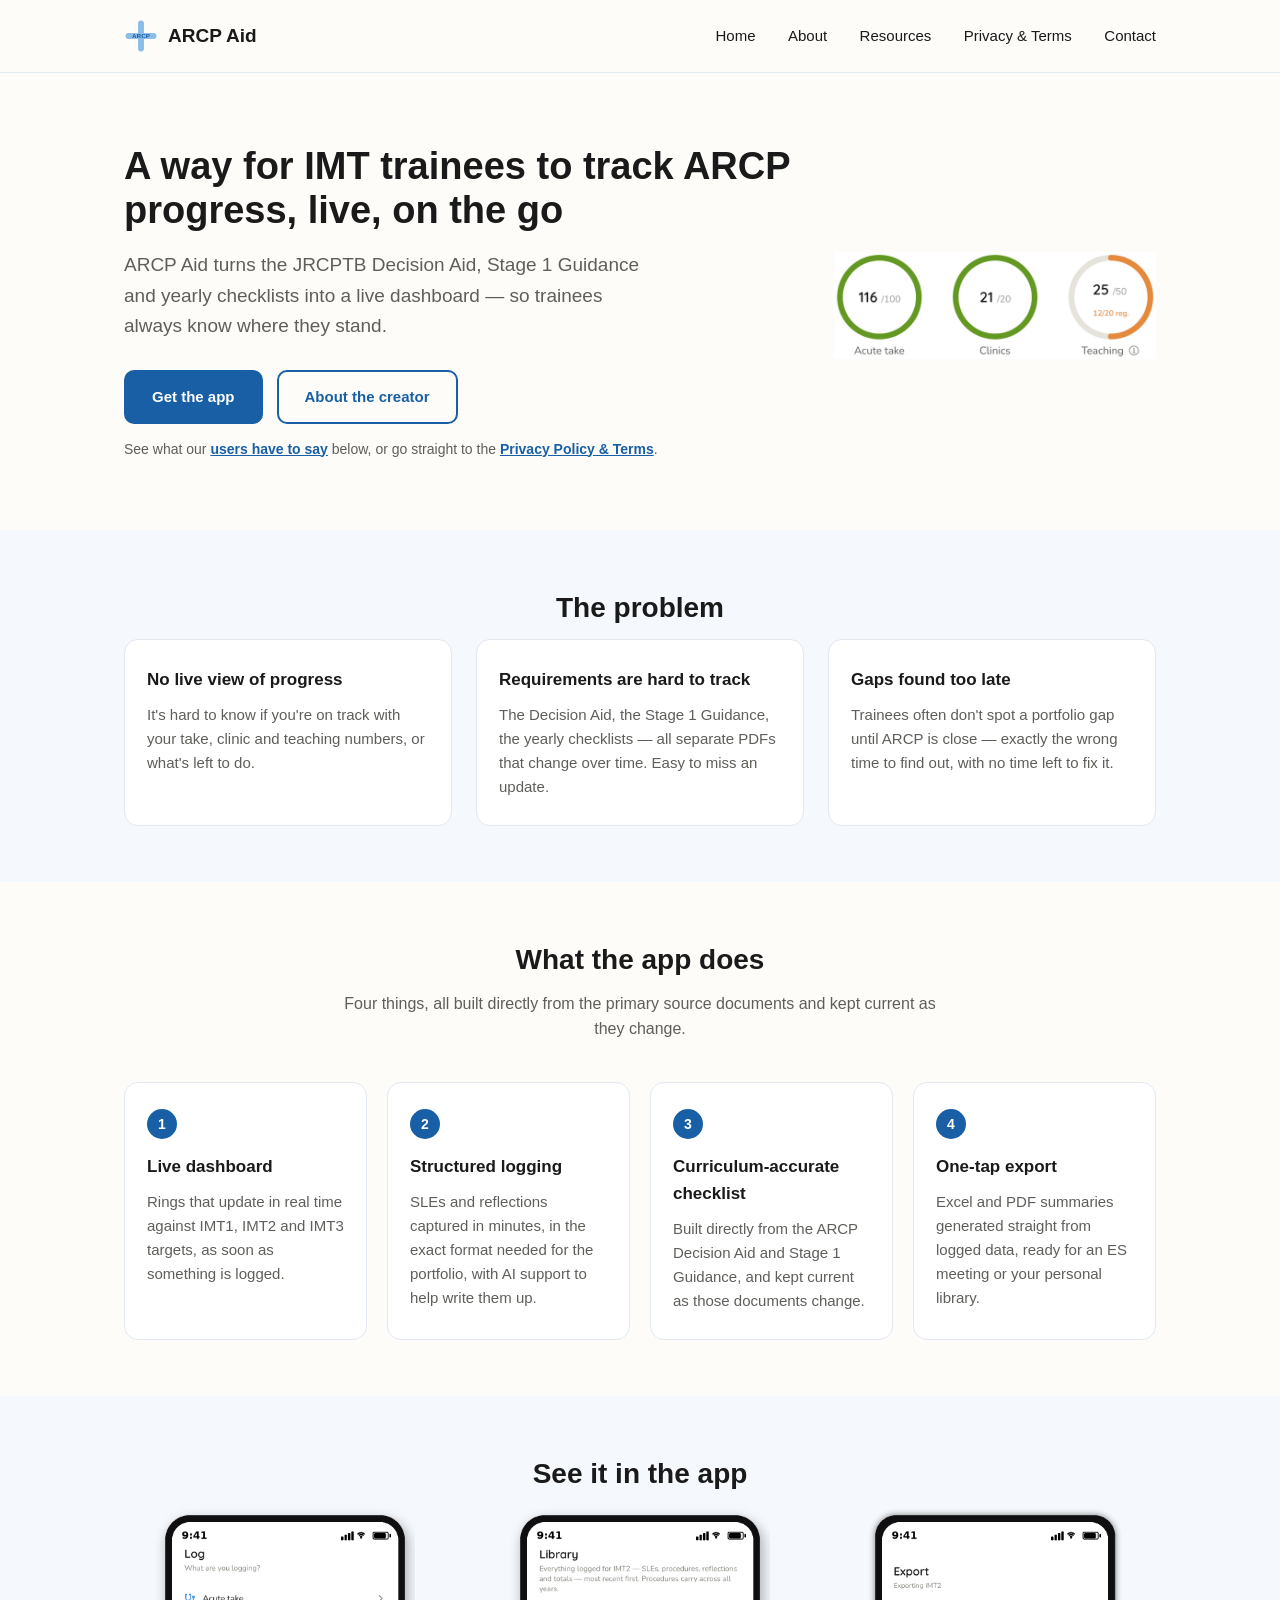
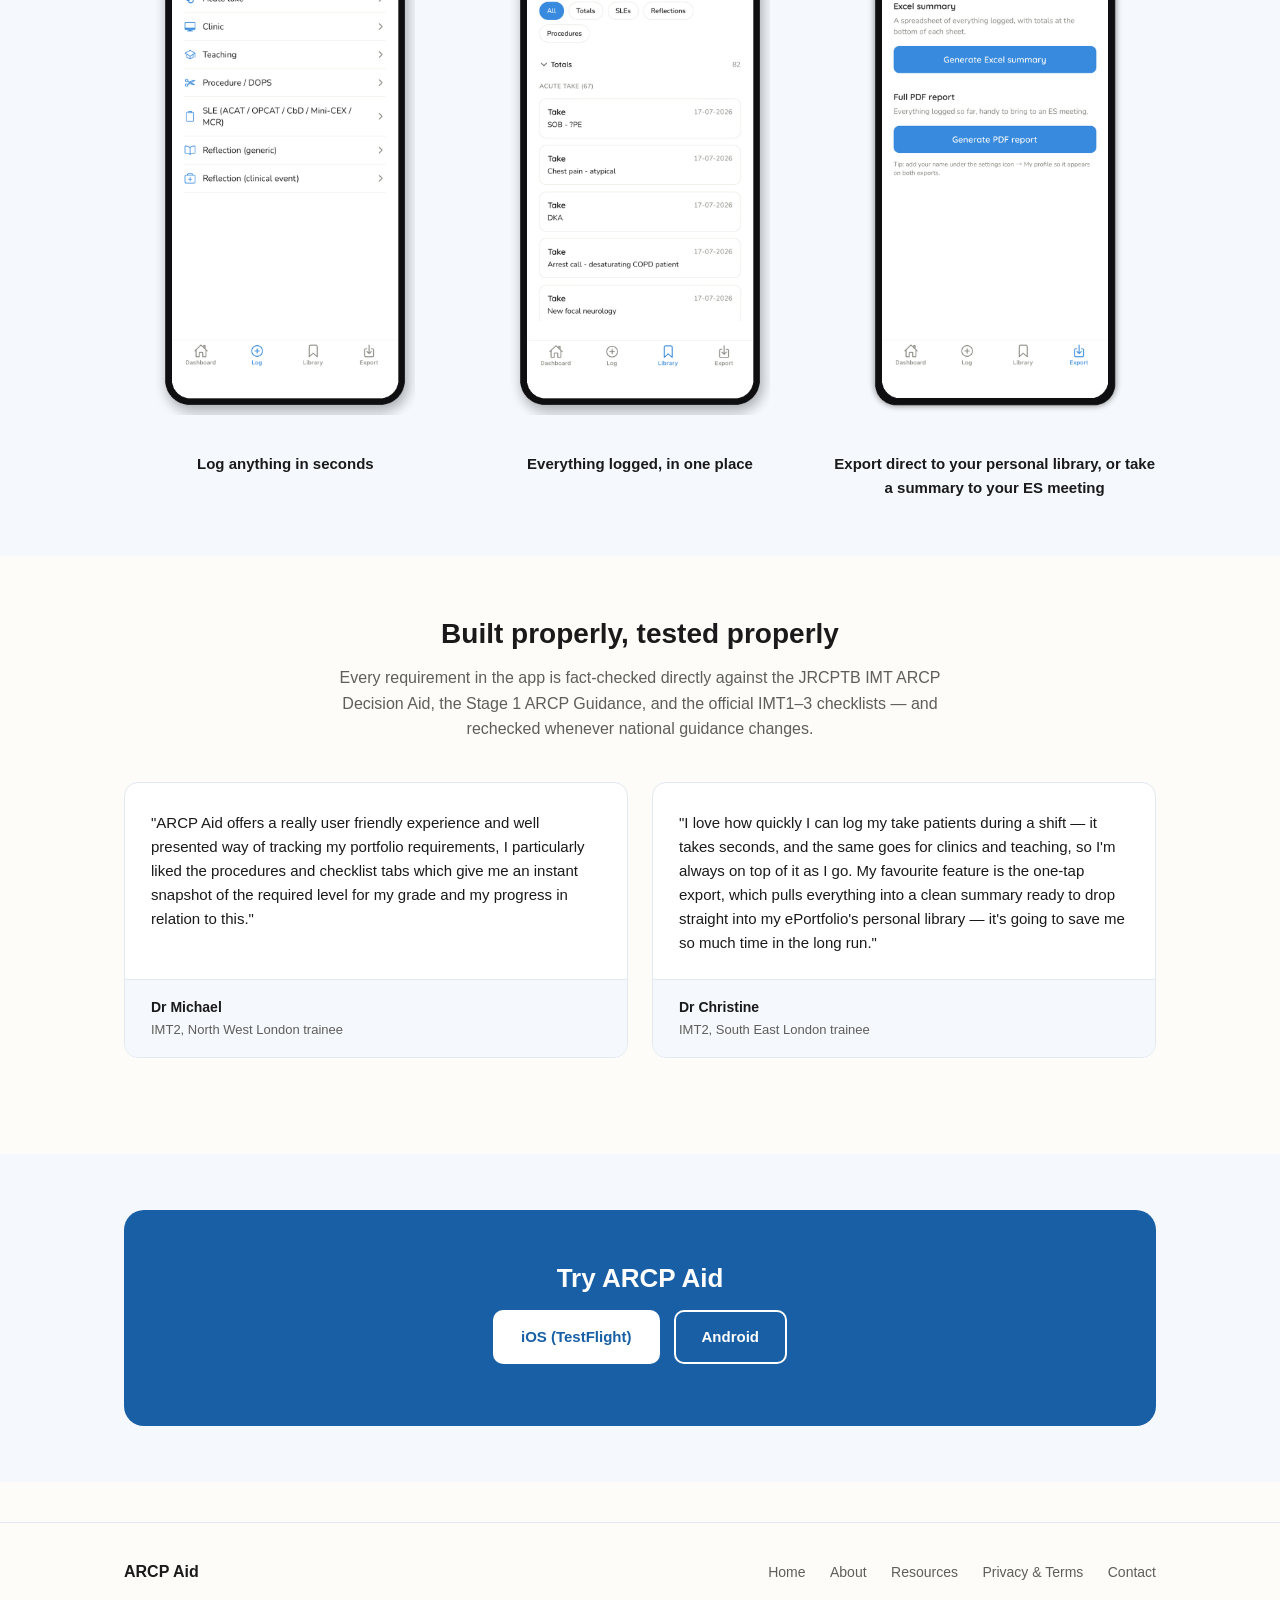
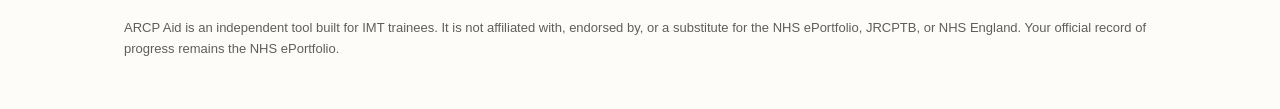
==== index.html @ 5ae0ebb1 "Update trust line text for user feedback" ====
<!DOCTYPE html>
<html lang="en">
<head>
<meta charset="UTF-8">
<meta name="viewport" content="width=device-width, initial-scale=1.0">
<title>ARCP Aid — Live ARCP tracking for IMT trainees</title>
<meta name="description" content="ARCP Aid turns the IMT curriculum into a live dashboard, so trainees always know where they stand against ARCP requirements. Built by a trainee, currently piloting across North West London.">
<link rel="icon" href="assets/icon.png">
<link rel="stylesheet" href="styles.css">
</head>
<body>

<header class="site">
  <div class="wrap">
    <a href="index.html" class="brand">
      <img src="assets/icon.png" alt="ARCP Aid logo">
      ARCP Aid
    </a>
    <nav class="main">
      <a href="index.html">Home</a>
      <a href="about.html">About</a>
      <a href="resources.html">Resources</a>
      <a href="privacy-terms.html">Privacy &amp; Terms</a>
      <a href="contact.html">Contact</a>
    </nav>
    <button class="menu-toggle" aria-label="Open menu" aria-expanded="false" onclick="toggleMobileMenu()">
      <span></span><span></span><span></span>
    </button>
  </div>
  <div class="mobile-nav" id="mobileNav">
    <a href="index.html">Home</a>
    <a href="about.html">About</a>
    <a href="resources.html">Resources</a>
    <a href="privacy-terms.html">Privacy &amp; Terms</a>
    <a href="contact.html">Contact</a>
  </div>
</header>

<section class="hero">
  <div class="wrap">
    <div>
      <h1>A way for IMT trainees to track ARCP progress, live, on the&nbsp;go</h1>
      <p class="lede">ARCP Aid turns the JRCPTB Decision Aid, Stage 1 Guidance and yearly checklists into a live dashboard — so trainees always know where they stand.</p>
      <div class="cta-row">
        <a href="#download" class="btn btn-primary">Get the app</a>
        <a href="about.html" class="btn btn-secondary">About the creator</a>
      </div>
      <p class="trust-line">See what our <a href="#pilot">users have to say</a> below, or go straight to the <a href="privacy-terms.html">Privacy&nbsp;Policy&nbsp;&amp;&nbsp;Terms</a>.</p>
    </div>
    <div class="hero-img">
      <img src="assets/rings-preview.png" alt="ARCP Aid dashboard showing progress rings for Acute take, Clinics and Teaching">
    </div>
  </div>
</section>

<section class="alt">
  <div class="wrap">
    <h2 class="section-title">The problem</h2>
    <div class="grid-3">
      <div class="card">
        <h3>No live view of progress</h3>
        <p>It's hard to know if you're on track with your take, clinic and teaching numbers, or what's left to do.</p>
      </div>
      <div class="card">
        <h3>Requirements are hard to track</h3>
        <p>The Decision Aid, the Stage 1 Guidance, the yearly checklists — all separate PDFs that change over time. Easy to miss an update.</p>
      </div>
      <div class="card">
        <h3>Gaps found too late</h3>
        <p>Trainees often don't spot a portfolio gap until ARCP is close — exactly the wrong time to find out, with no time left to fix it.</p>
      </div>
    </div>
  </div>
</section>

<section>
  <div class="wrap">
    <h2 class="section-title">What the app does</h2>
    <p class="section-sub">Four things, all built directly from the primary source documents and kept current as they change.</p>
    <div class="grid-4">
      <div class="card">
        <div class="num-badge">1</div>
        <h3>Live dashboard</h3>
        <p>Rings that update in real time against IMT1, IMT2 and IMT3 targets, as soon as something is logged.</p>
      </div>
      <div class="card">
        <div class="num-badge">2</div>
        <h3>Structured logging</h3>
        <p>SLEs and reflections captured in minutes, in the exact format needed for the portfolio, with AI support to help write them up.</p>
      </div>
      <div class="card">
        <div class="num-badge">3</div>
        <h3>Curriculum-accurate checklist</h3>
        <p>Built directly from the ARCP Decision Aid and Stage 1 Guidance, and kept current as those documents change.</p>
      </div>
      <div class="card">
        <div class="num-badge">4</div>
        <h3>One-tap export</h3>
        <p>Excel and PDF summaries generated straight from logged data, ready for an ES meeting or your personal library.</p>
      </div>
    </div>
  </div>
</section>

<section class="alt">
  <div class="wrap">
    <h2 class="section-title">See it in the app</h2>
    <div class="shot-row">
      <figure>
        <img src="assets/screenshot-log.png" alt="Log screen showing entry types: Acute take, Clinic, Teaching, Procedure, SLE, Reflection">
        <figcaption>Log anything in seconds</figcaption>
      </figure>
      <figure>
        <img src="assets/screenshot-library.png" alt="Library screen showing logged entries filtered by type">
        <figcaption>Everything logged, in one place</figcaption>
      </figure>
      <figure>
        <img src="assets/screenshot-export.png" alt="Export screen with buttons to generate an Excel summary or PDF report">
        <figcaption>Export direct to your personal library, or take a summary to your ES meeting</figcaption>
      </figure>
    </div>
  </div>
</section>

<section id="pilot">
  <div class="wrap">
    <h2 class="section-title">Built properly, tested properly</h2>
    <p class="section-sub">Every requirement in the app is fact-checked directly against the JRCPTB IMT ARCP Decision Aid, the Stage 1 ARCP Guidance, and the official IMT1–3 checklists — and rechecked whenever national guidance changes.</p>
    <div class="testimonials">
      <div class="testimonial">
        <p class="quote">"ARCP Aid offers a really user friendly experience and well presented way of tracking my portfolio requirements, I particularly liked the procedures and checklist tabs which give me an instant snapshot of the required level for my grade and my progress in relation to this."</p>
        <div class="attribution">
          <p class="name">Dr Michael</p>
          <p class="role">IMT2, North West London trainee</p>
        </div>
      </div>
      <div class="testimonial">
        <p class="quote">"I love how quickly I can log my take patients during a shift — it takes seconds, and the same goes for clinics and teaching, so I'm always on top of it as I go. My favourite feature is the one-tap export, which pulls everything into a clean summary ready to drop straight into my ePortfolio's personal library — it's going to save me so much time in the long run."</p>
        <div class="attribution">
          <p class="name">Dr Christine</p>
          <p class="role">IMT2, South East London trainee</p>
        </div>
      </div>
    </div>
  </div>
</section>

<section class="alt" id="download">
  <div class="wrap">
    <div class="download-box">
      <h2>Try ARCP Aid</h2>
      <div class="cta-row" style="justify-content:center;">
        <a href="https://testflight.apple.com/join/KSzTAXwG" class="btn btn-primary" target="_blank" rel="noopener">iOS (TestFlight)</a>
        <a href="#" class="btn btn-secondary">Android</a>
      </div>
    </div>
  </div>
</section>

<footer class="site">
  <div class="wrap" style="flex-direction:column; align-items:flex-start;">
    <div class="wrap" style="width:100%; padding:0; display:flex; justify-content:space-between; align-items:center; flex-wrap:wrap; gap:16px;">
      <span style="font-weight:700;">ARCP Aid</span>
      <div class="foot-links">
        <a href="index.html">Home</a>
        <a href="about.html">About</a>
        <a href="resources.html">Resources</a>
        <a href="privacy-terms.html">Privacy &amp; Terms</a>
        <a href="contact.html">Contact</a>
      </div>
    </div>
    <p class="disclaimer">ARCP Aid is an independent tool built for IMT trainees. It is not affiliated with, endorsed by, or a substitute for the NHS ePortfolio, JRCPTB, or NHS England. Your official record of progress remains the NHS ePortfolio.</p>
  </div>
</footer>

<script src="nav.js"></script>
</body>
</html>
---- styles.css ----
:root {
  --navy: #185FA5;
  --navy-dark: #124A82;
  --cross-blue: #8CBCE8;
  --bg: #FDFCF9;
  --card-bg: #FFFFFF;
  --text: #1A1A1A;
  --muted: #5F5E5A;
  --border: #E3E9F0;
  --max: 1080px;
}

* { box-sizing: border-box; }

html { scroll-behavior: smooth; }

body {
  margin: 0;
  font-family: -apple-system, BlinkMacSystemFont, "Segoe UI", Roboto, Arial, sans-serif;
  color: var(--text);
  background: var(--bg);
  line-height: 1.6;
}

a { color: var(--navy); }

.wrap {
  max-width: var(--max);
  margin: 0 auto;
  padding: 0 24px;
}

/* Header */
header.site {
  border-bottom: 1px solid var(--border);
  background: var(--bg);
  position: sticky;
  top: 0;
  z-index: 10;
}
header.site .wrap {
  display: flex;
  align-items: center;
  justify-content: space-between;
  height: 72px;
}
.brand {
  display: flex;
  align-items: center;
  gap: 10px;
  text-decoration: none;
  color: var(--text);
  font-weight: 700;
  font-size: 19px;
}
.brand img { width: 34px; height: 34px; }
nav.main a {
  margin-left: 28px;
  text-decoration: none;
  color: var(--text);
  font-size: 15px;
  font-weight: 500;
}
nav.main a:hover { color: var(--navy); }

/* Mobile menu — hidden entirely above the 860px breakpoint (see media
   query below), where nav.main handles navigation instead. header.site
   is position:sticky, which also makes it a positioning context for
   .mobile-nav's position:absolute below — that's what keeps the dropdown
   glued under the header even after the page has been scrolled, instead
   of being positioned relative to the whole document and drifting off
   screen. Added 2026-08-13 so phone users don't have to scroll all the
   way to the footer to switch pages. */
.menu-toggle {
  display: none;
  background: none;
  border: none;
  padding: 8px;
  flex-direction: column;
  gap: 4px;
  cursor: pointer;
}
.menu-toggle span {
  display: block;
  width: 22px;
  height: 2px;
  background: var(--text);
}
.mobile-nav {
  display: none;
  position: absolute;
  top: 100%;
  left: 0;
  right: 0;
  background: var(--bg);
  border-bottom: 1px solid var(--border);
  z-index: 9;
  flex-direction: column;
}
.mobile-nav.open { display: flex; }
.mobile-nav a {
  padding: 14px 24px;
  text-decoration: none;
  color: var(--text);
  font-size: 15px;
  font-weight: 500;
  border-top: 1px solid var(--border);
}
.mobile-nav a:first-child { border-top: none; }
.mobile-nav a:hover { color: var(--navy); background: #EEF4FB; }

/* Hero */
.hero {
  padding: 72px 0 56px;
}
.hero .wrap {
  display: grid;
  grid-template-columns: 1.35fr 0.65fr;
  gap: 40px;
  align-items: center;
}
.hero h1 {
  font-size: 38px;
  line-height: 1.15;
  margin: 0 0 18px;
  color: var(--text);
}
.hero .lede {
  font-size: 19px;
  color: var(--muted);
  margin: 0 0 28px;
  max-width: 540px;
}
.cta-row { display: flex; gap: 14px; flex-wrap: wrap; margin-bottom: 14px; }
.btn {
  display: inline-block;
  padding: 13px 26px;
  border-radius: 10px;
  font-weight: 600;
  font-size: 15px;
  text-decoration: none;
  border: 2px solid transparent;
}
.btn-primary { background: var(--navy); color: #fff; }
.btn-primary:hover { background: var(--navy-dark); }
.btn-secondary { background: transparent; color: var(--navy); border-color: var(--navy); }
.btn-secondary:hover { background: #EEF4FB; }
.trust-line {
  font-size: 14px;
  color: var(--muted);
}
.trust-line a { font-weight: 600; }
.hero-img { text-align: center; }
.hero-img img { max-width: 100%; }

/* Sections */
section { padding: 56px 0; }
section.alt { background: #F5F8FC; }
h2.section-title {
  font-size: 28px;
  margin: 0 0 8px;
  text-align: center;
}
p.section-sub {
  text-align: center;
  color: var(--muted);
  max-width: 620px;
  margin: 0 auto 40px;
  font-size: 16px;
}

/* Problem / solution grids */
.grid-3 {
  display: grid;
  grid-template-columns: repeat(3, 1fr);
  gap: 24px;
}
.grid-4 {
  display: grid;
  grid-template-columns: repeat(4, 1fr);
  gap: 20px;
}
.card {
  background: var(--card-bg);
  border: 1px solid var(--border);
  border-radius: 14px;
  padding: 26px 22px;
}
.card h3 { margin: 0 0 10px; font-size: 17px; }
.card p { margin: 0; color: var(--muted); font-size: 15px; }
.num-badge {
  width: 30px; height: 30px;
  border-radius: 50%;
  background: var(--navy);
  color: #fff;
  display: flex; align-items: center; justify-content: center;
  font-weight: 700; font-size: 14px;
  margin-bottom: 14px;
}

/* Screenshots */
.shot-row {
  display: grid;
  grid-template-columns: repeat(3, 1fr);
  gap: 32px;
  align-items: start;
}
.shot-row figure { margin: 0; text-align: center; }
.shot-row img {
  width: 100%;
  max-width: 260px;
  border-radius: 18px;
}
.shot-row figcaption {
  margin-top: 30px;
  font-weight: 600;
  font-size: 15px;
  color: var(--text);
}

/* Evidence / pilot */
.pilot-stats {
  display: grid;
  grid-template-columns: repeat(3, 1fr);
  gap: 20px;
  margin-top: 32px;
}
.stat {
  text-align: center;
  background: var(--card-bg);
  border: 1px solid var(--border);
  border-radius: 14px;
  padding: 22px;
}
.stat .n { font-size: 30px; font-weight: 800; color: var(--navy); }
.stat .label { color: var(--muted); font-size: 14px; margin-top: 4px; }

/* Testimonials */
.testimonials {
  display: grid;
  grid-template-columns: repeat(2, 1fr);
  gap: 24px;
  margin-bottom: 40px;
}
.testimonial {
  background: var(--card-bg);
  border: 1px solid var(--border);
  border-radius: 14px;
  overflow: hidden;
  display: flex;
  flex-direction: column;
}
.testimonial .quote {
  font-size: 15px;
  color: var(--text);
  margin: 0;
  line-height: 1.6;
  padding: 28px 26px 24px;
  flex: 1;
}
.testimonial .attribution {
  background: #F5F8FC;
  border-top: 1px solid var(--border);
  padding: 16px 26px;
}
.testimonial .name { font-weight: 700; font-size: 14px; margin: 0; }
.testimonial .role { color: var(--muted); font-size: 13px; margin: 2px 0 0; }

/* Download */
.download-box {
  background: var(--navy);
  border-radius: 20px;
  padding: 48px;
  text-align: center;
  color: #fff;
}
.download-box h2 { margin: 0 0 10px; font-size: 26px; }
.download-box p { color: #DCEBFA; margin: 0 0 26px; }
.download-box .btn-primary { background: #fff; color: var(--navy); }
.download-box .btn-primary:hover { background: #EEF4FB; }
.download-box .btn-secondary { border-color: #fff; color: #fff; }
.download-box .btn-secondary:hover { background: rgba(255,255,255,0.1); }

/* About page */
.about-hero {
  padding: 56px 0 20px;
  text-align: center;
}
.about-hero .avatar {
  width: 160px; height: 160px;
  border-radius: 50%;
  object-fit: cover;
  display: block;
  margin: 0 auto 20px;
  box-shadow: 0 0 0 4px #fff, 0 2px 10px rgba(0,0,0,0.08);
}
.prose {
  max-width: 720px;
  margin: 0 auto;
  font-size: 17px;
}
.prose h2 { margin-top: 40px; }
.prose p { color: var(--text); }
.credentials {
  display: grid;
  grid-template-columns: repeat(2, 1fr);
  gap: 16px;
  margin: 28px 0;
}
.credentials .item {
  background: var(--card-bg);
  border: 1px solid var(--border);
  border-radius: 12px;
  padding: 16px 18px;
  font-size: 15px;
}
.credentials .item strong { display: block; color: var(--navy); font-size: 13px; text-transform: uppercase; letter-spacing: 0.03em; margin-bottom: 4px; }

/* Legal page */
.legal-nav {
  display: flex;
  gap: 12px;
  justify-content: center;
  margin-bottom: 36px;
  flex-wrap: wrap;
}
.legal-nav a {
  padding: 8px 16px;
  border-radius: 999px;
  border: 1px solid var(--border);
  text-decoration: none;
  font-size: 14px;
  color: var(--text);
}
.legal-nav a:hover { border-color: var(--navy); color: var(--navy); }
.legal-updated {
  text-align: center;
  color: var(--muted);
  font-size: 14px;
  margin-bottom: 40px;
}
.prose h2 { font-size: 20px; border-top: 1px solid var(--border); padding-top: 24px; }
.prose h2:first-of-type { border-top: none; padding-top: 0; }

/* Contact */
.contact-card {
  max-width: 560px;
  margin: 0 auto;
  background: var(--card-bg);
  border: 1px solid var(--border);
  border-radius: 16px;
  padding: 36px;
  text-align: center;
}
.contact-card .email {
  display: inline-block;
  margin-top: 8px;
  font-size: 18px;
  font-weight: 700;
}

/* Resources */
.resource-list {
  max-width: 680px;
  margin: 0 auto;
  display: flex;
  flex-direction: column;
  gap: 14px;
}
.resource-row {
  display: flex;
  align-items: center;
  gap: 16px;
  background: var(--card-bg);
  border: 1px solid var(--border);
  border-radius: 14px;
  padding: 18px 22px;
  text-decoration: none;
  color: var(--text);
}
.resource-row:hover { border-color: var(--navy); }
.resource-row .icon {
  width: 42px; height: 42px;
  border-radius: 10px;
  background: #EEF4FB;
  color: var(--navy);
  display: flex; align-items: center; justify-content: center;
  font-weight: 700; font-size: 15px;
  flex-shrink: 0;
}
.resource-row .info { flex: 1; }
.resource-row .label { font-weight: 600; font-size: 15px; }
.resource-row .hint { color: var(--muted); font-size: 13px; margin-top: 2px; }
.resource-row .go { color: var(--navy); font-weight: 600; font-size: 14px; flex-shrink: 0; }

/* Footer */
footer.site {
  border-top: 1px solid var(--border);
  padding: 36px 0;
  margin-top: 40px;
}
footer.site .wrap {
  display: flex;
  justify-content: space-between;
  align-items: center;
  flex-wrap: wrap;
  gap: 16px;
}
footer.site .foot-links a {
  margin-left: 20px;
  text-decoration: none;
  color: var(--muted);
  font-size: 14px;
}
footer.site .foot-links a:hover { color: var(--navy); }
footer.site .disclaimer {
  font-size: 13px;
  color: var(--muted);
  margin-top: 18px;
  width: 100%;
}

@media (max-width: 860px) {
  .hero .wrap { grid-template-columns: 1fr; }
  .grid-3, .grid-4, .pilot-stats, .credentials { grid-template-columns: 1fr 1fr; }
  .testimonials { grid-template-columns: 1fr; }
  .shot-row { grid-template-columns: 1fr; }
  nav.main { display: none; }
  .menu-toggle { display: flex; }
}
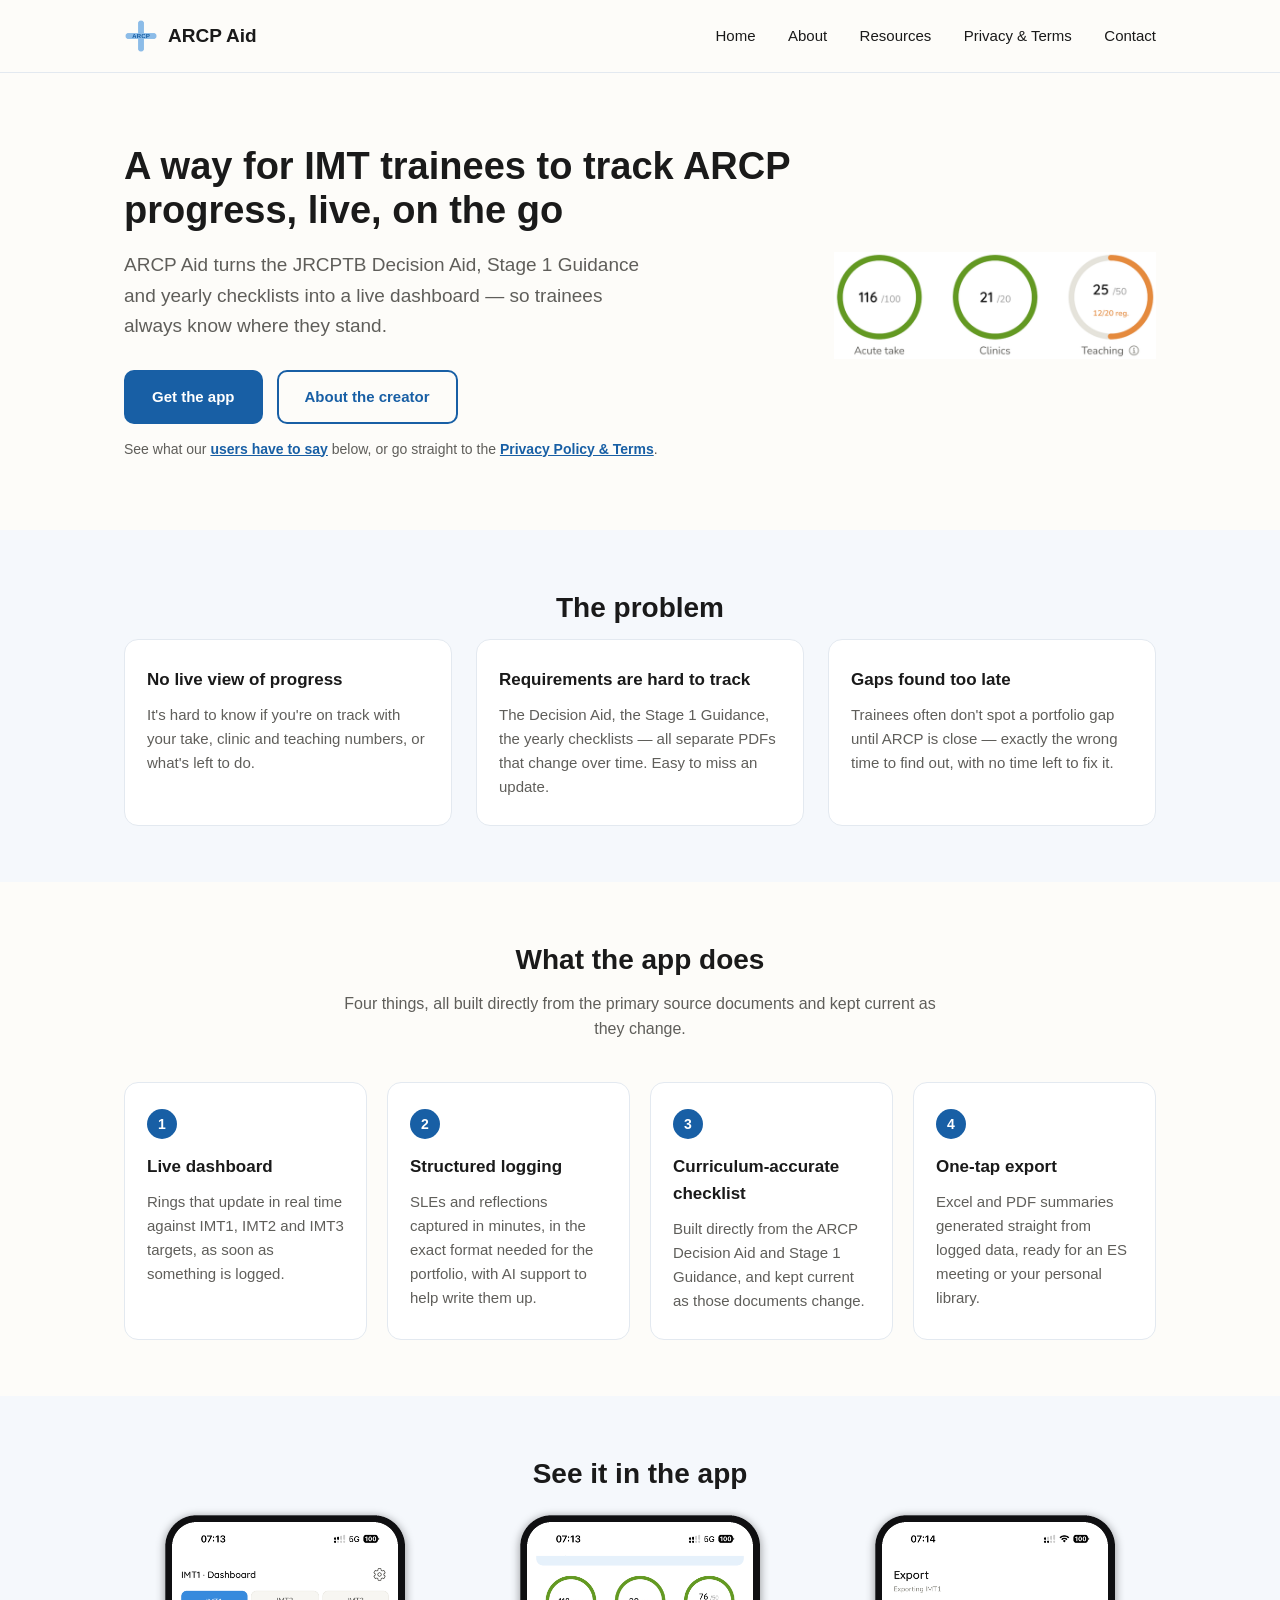
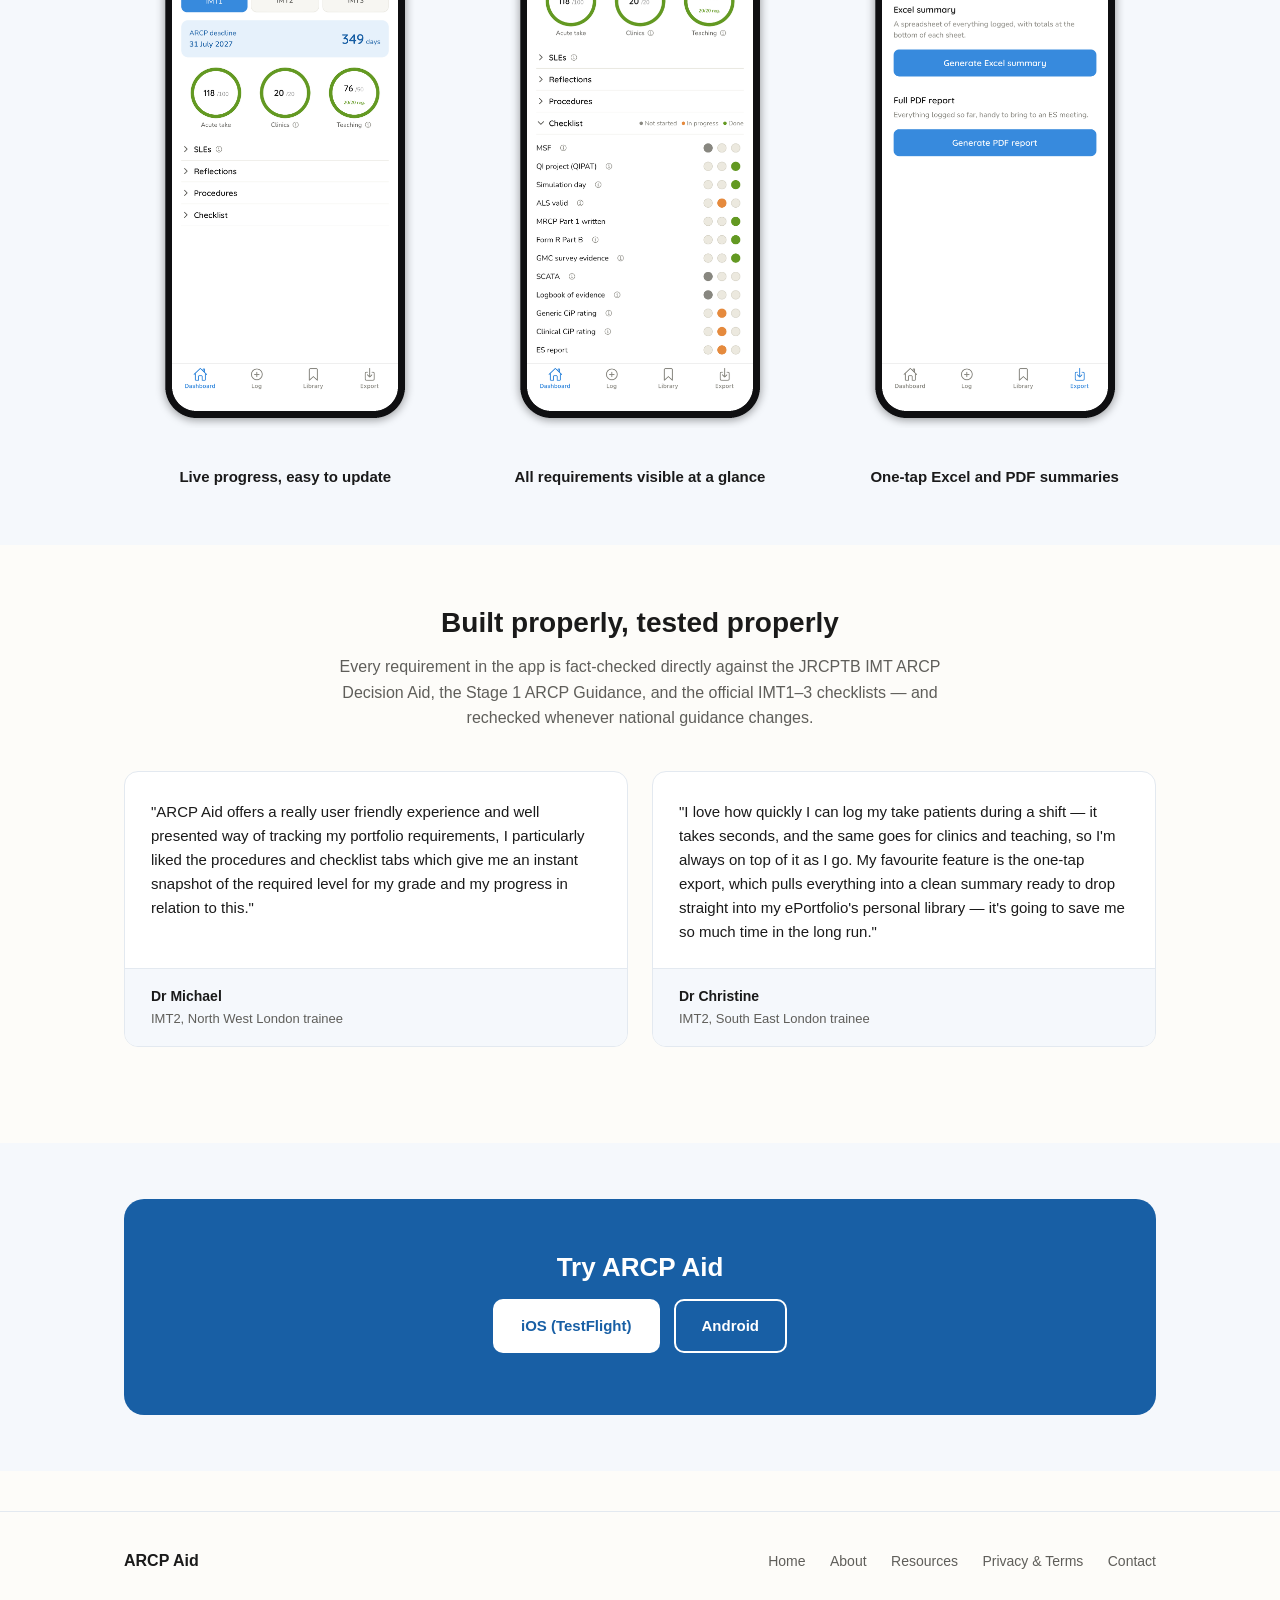
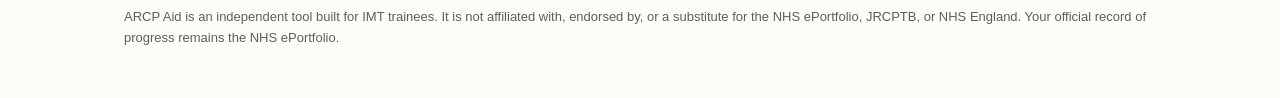
==== commit 545ecf05: "Add files via upload" ====
--- a/index.html
+++ b/index.html
@@ -107,16 +107,16 @@
     <h2 class="section-title">See it in the app</h2>
     <div class="shot-row">
       <figure>
-        <img src="assets/screenshot-log.png" alt="Log screen showing entry types: Acute take, Clinic, Teaching, Procedure, SLE, Reflection">
-        <figcaption>Log anything in seconds</figcaption>
+        <img src="assets/screenshot-dashboard.png" alt="Dashboard screen showing live progress rings for IMT1 requirements">
+        <figcaption>Live progress, easy to update</figcaption>
       </figure>
       <figure>
-        <img src="assets/screenshot-library.png" alt="Library screen showing logged entries filtered by type">
-        <figcaption>Everything logged, in one place</figcaption>
+        <img src="assets/screenshot-checklist.png" alt="Checklist screen showing every ARCP requirement tracked with status dots">
+        <figcaption>All requirements visible at a glance</figcaption>
       </figure>
       <figure>
         <img src="assets/screenshot-export.png" alt="Export screen with buttons to generate an Excel summary or PDF report">
-        <figcaption>Export direct to your personal library, or take a summary to your ES meeting</figcaption>
+        <figcaption>One-tap Excel and PDF summaries</figcaption>
       </figure>
     </div>
   </div>
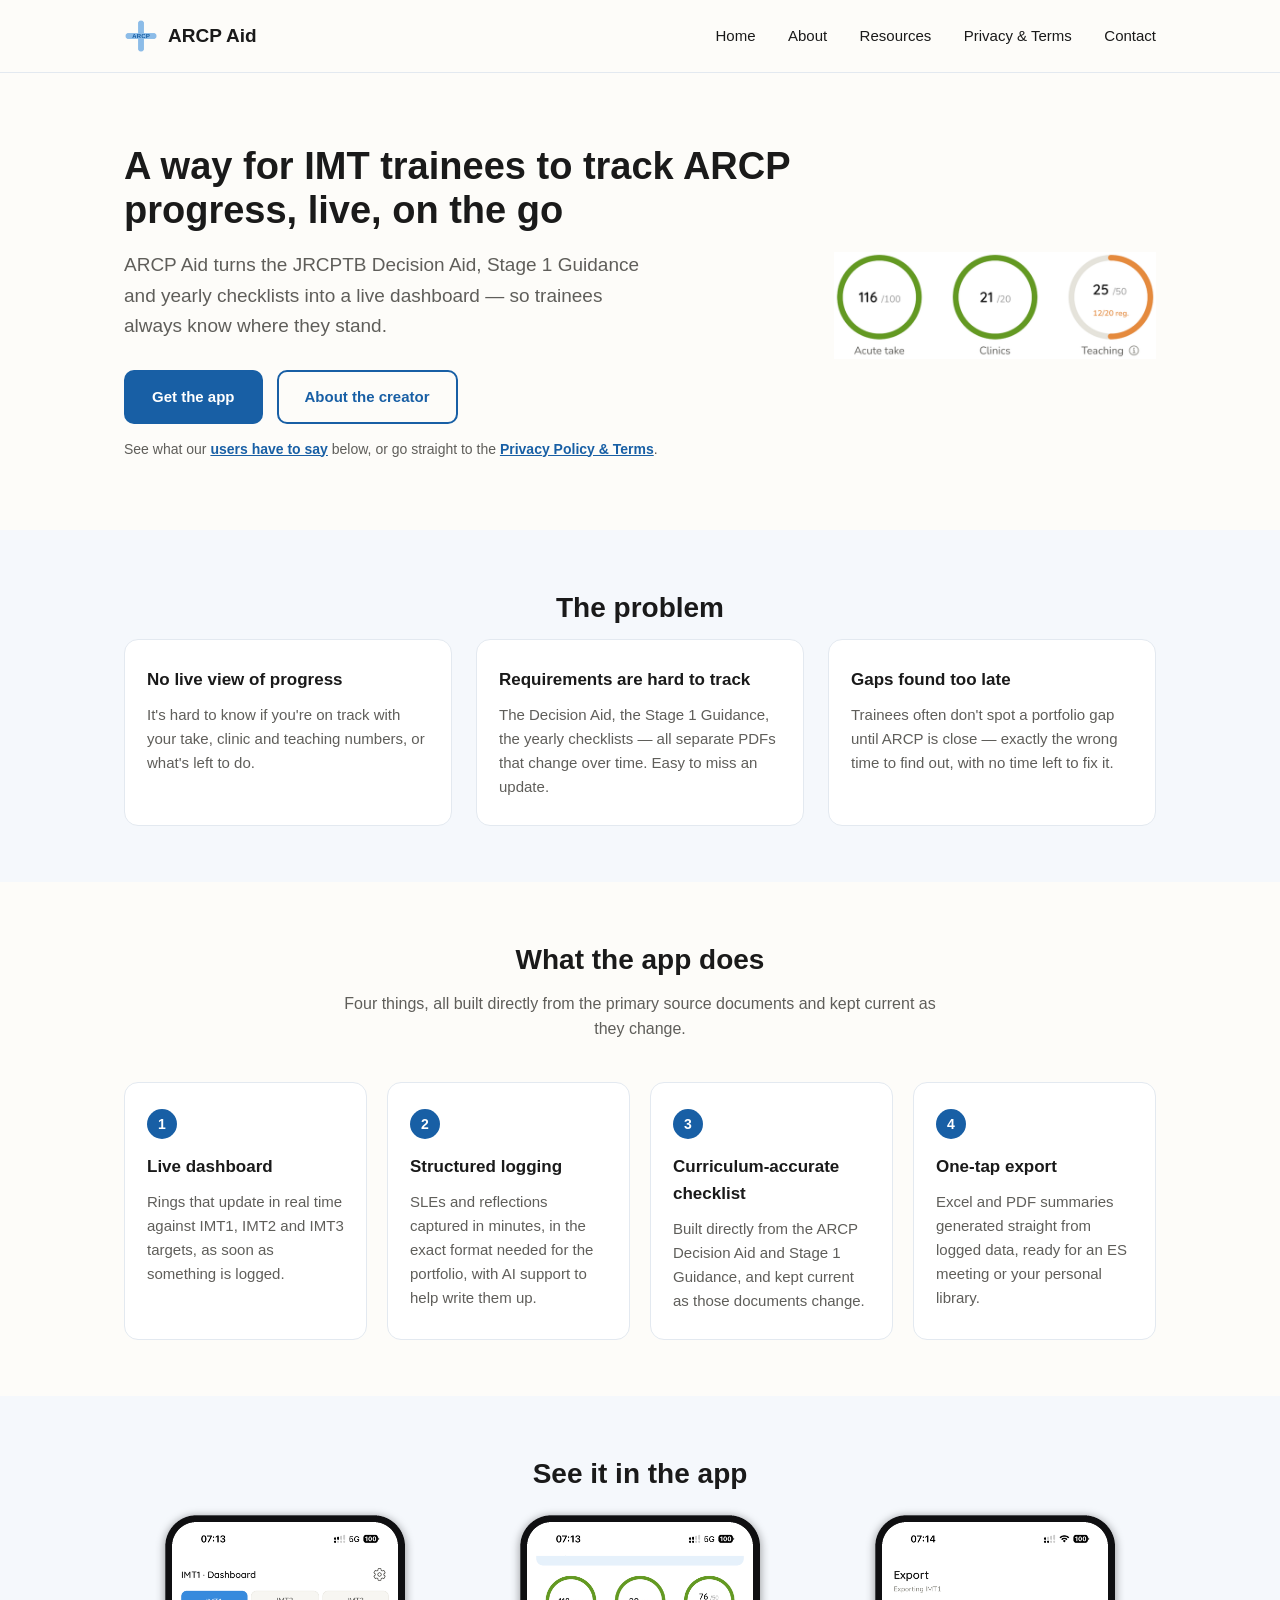
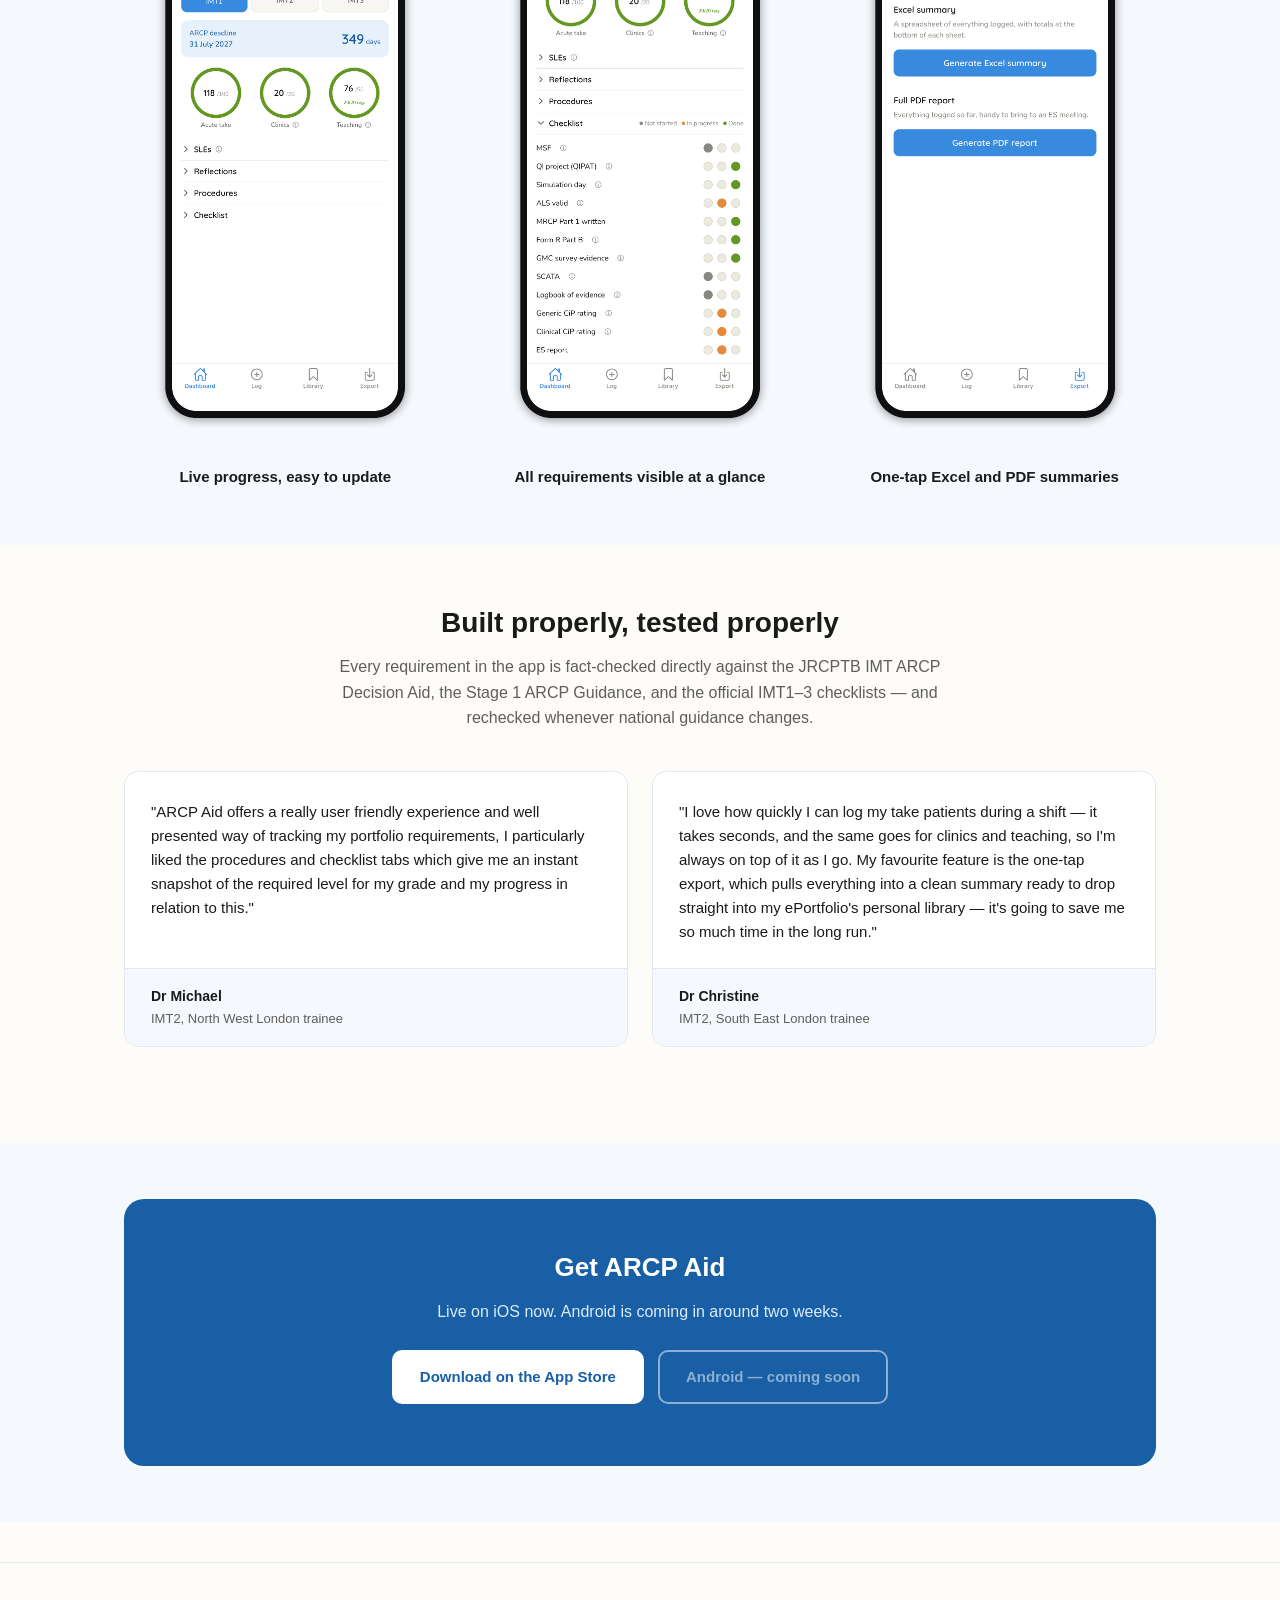
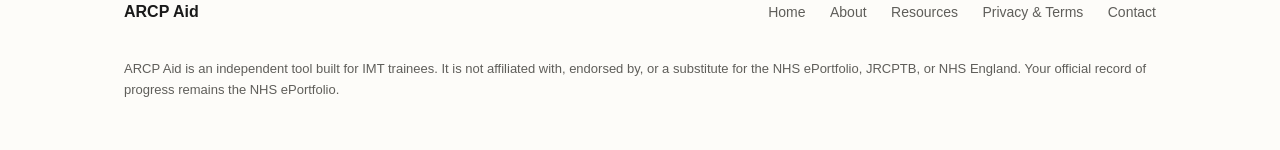
==== commit 6500ba8b: "Add files via upload Upload download section" ====
--- a/index.html
+++ b/index.html
@@ -148,10 +148,11 @@
 <section class="alt" id="download">
   <div class="wrap">
     <div class="download-box">
-      <h2>Try ARCP Aid</h2>
+      <h2>Get ARCP Aid</h2>
+      <p>Live on iOS now. Android is coming in around two weeks.</p>
       <div class="cta-row" style="justify-content:center;">
-        <a href="https://testflight.apple.com/join/KSzTAXwG" class="btn btn-primary" target="_blank" rel="noopener">iOS (TestFlight)</a>
-        <a href="#" class="btn btn-secondary">Android</a>
+        <a href="https://apps.apple.com/gb/app/arcp-aid/id6796683544" class="btn btn-primary" target="_blank" rel="noopener">Download on the App Store</a>
+        <span class="btn btn-secondary btn-disabled" aria-disabled="true">Android — coming soon</span>
       </div>
     </div>
   </div>
--- a/styles.css
+++ b/styles.css
@@ -247,6 +247,11 @@
   border: 1px solid var(--border);
   border-radius: 14px;
   overflow: hidden;
+  /* Grid stretches both cards to equal height, but without flex here the
+     shorter quote just leaves blank space above its attribution bar
+     instead of the two bars lining up. flex + quote's flex:1 below makes
+     the quote grow to fill whatever's left, so both attribution footers
+     sit flush at the same height regardless of quote length. */
   display: flex;
   flex-direction: column;
 }
@@ -280,6 +285,11 @@
 .download-box .btn-primary:hover { background: #EEF4FB; }
 .download-box .btn-secondary { border-color: #fff; color: #fff; }
 .download-box .btn-secondary:hover { background: rgba(255,255,255,0.1); }
+/* Coming-soon badge (e.g. Android before its store listing is live) —
+   looks like a button but isn't clickable: no href, no hover state,
+   reduced opacity, not-allowed cursor. */
+.btn-disabled { opacity: 0.5; cursor: not-allowed; }
+.download-box .btn-disabled:hover { background: transparent; }
 
 /* About page */
 .about-hero {
@@ -417,6 +427,11 @@
   font-size: 13px;
   color: var(--muted);
   margin-top: 18px;
+  /* The footer's outer .wrap uses align-items:flex-start, which shrinks
+     flex children to their content width instead of stretching them —
+     that's what was making this paragraph wrap narrower than the rest of
+     the footer. width:100% forces it to use the full row width instead.
+     Widened 2026-08-10 per Mon's request. */
   width: 100%;
 }
 
@@ -426,5 +441,4 @@
   .testimonials { grid-template-columns: 1fr; }
   .shot-row { grid-template-columns: 1fr; }
   nav.main { display: none; }
-  .menu-toggle { display: flex; }
-}
+}
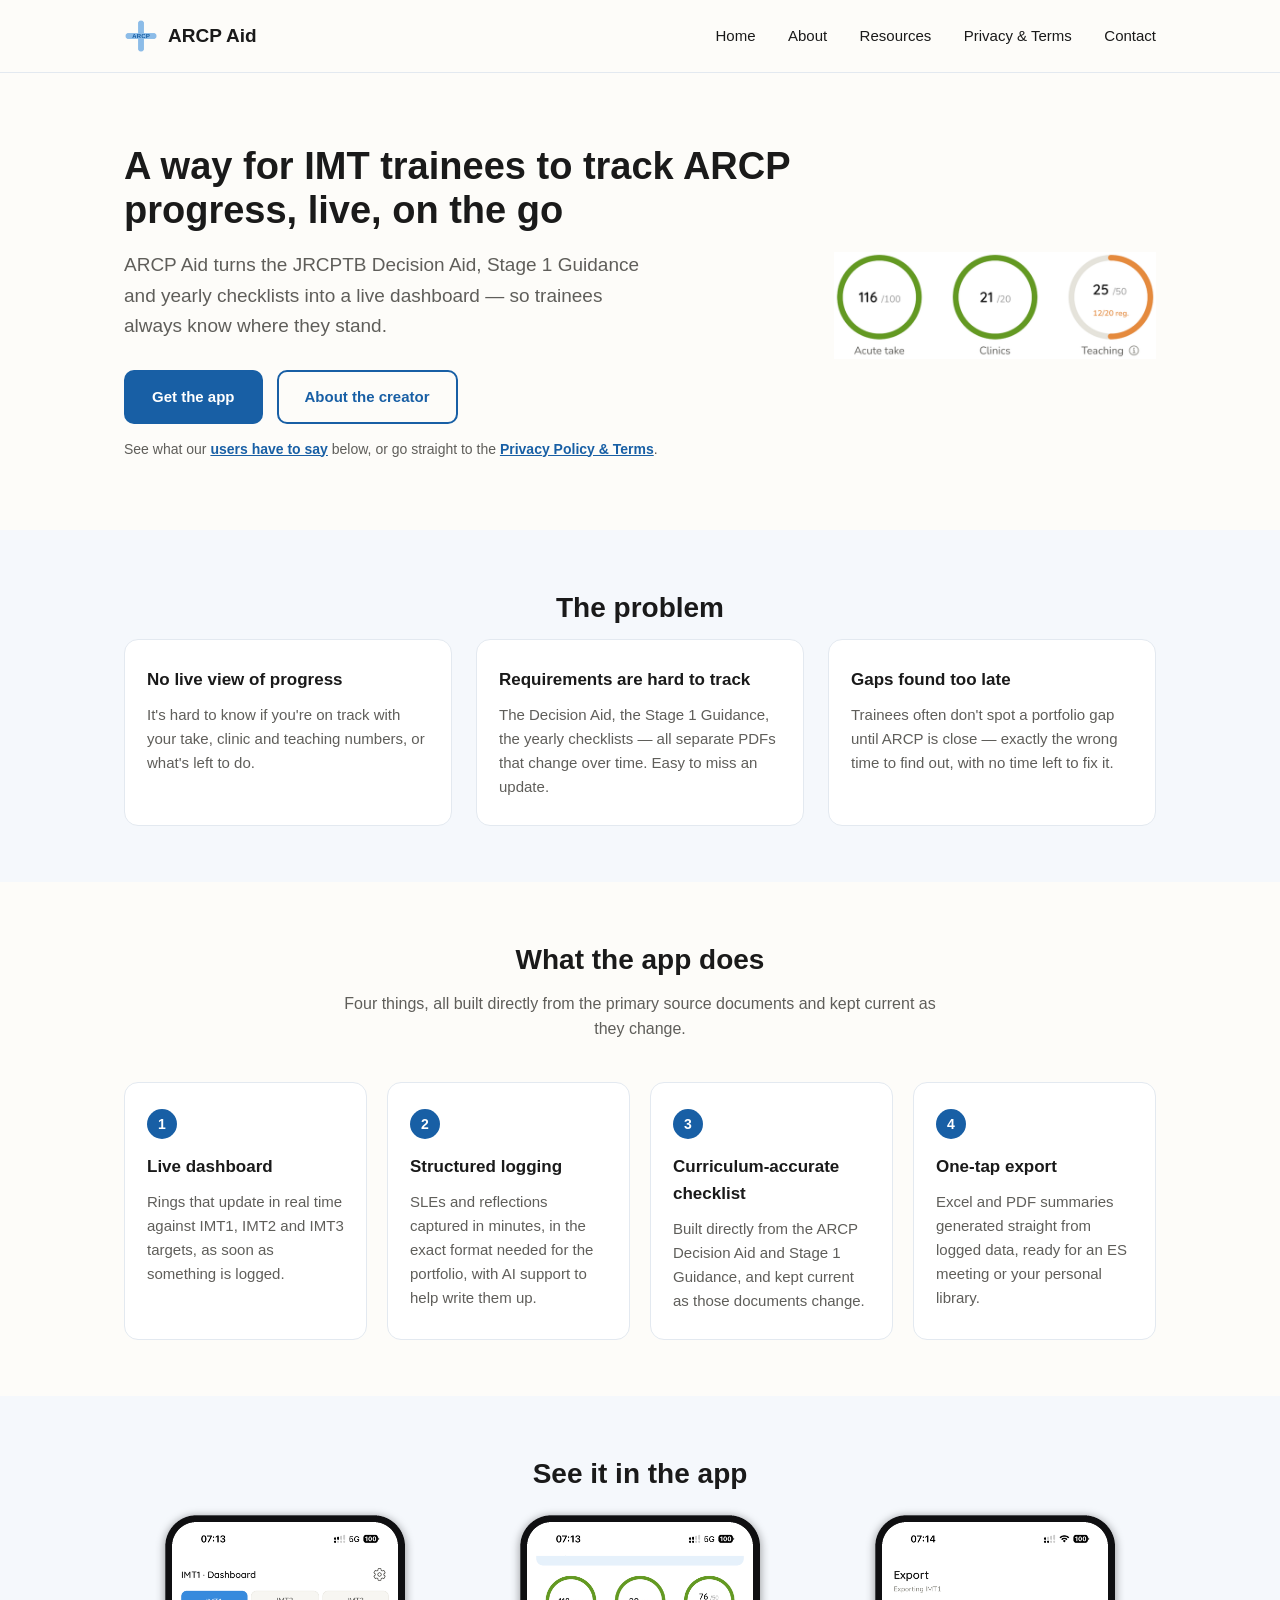
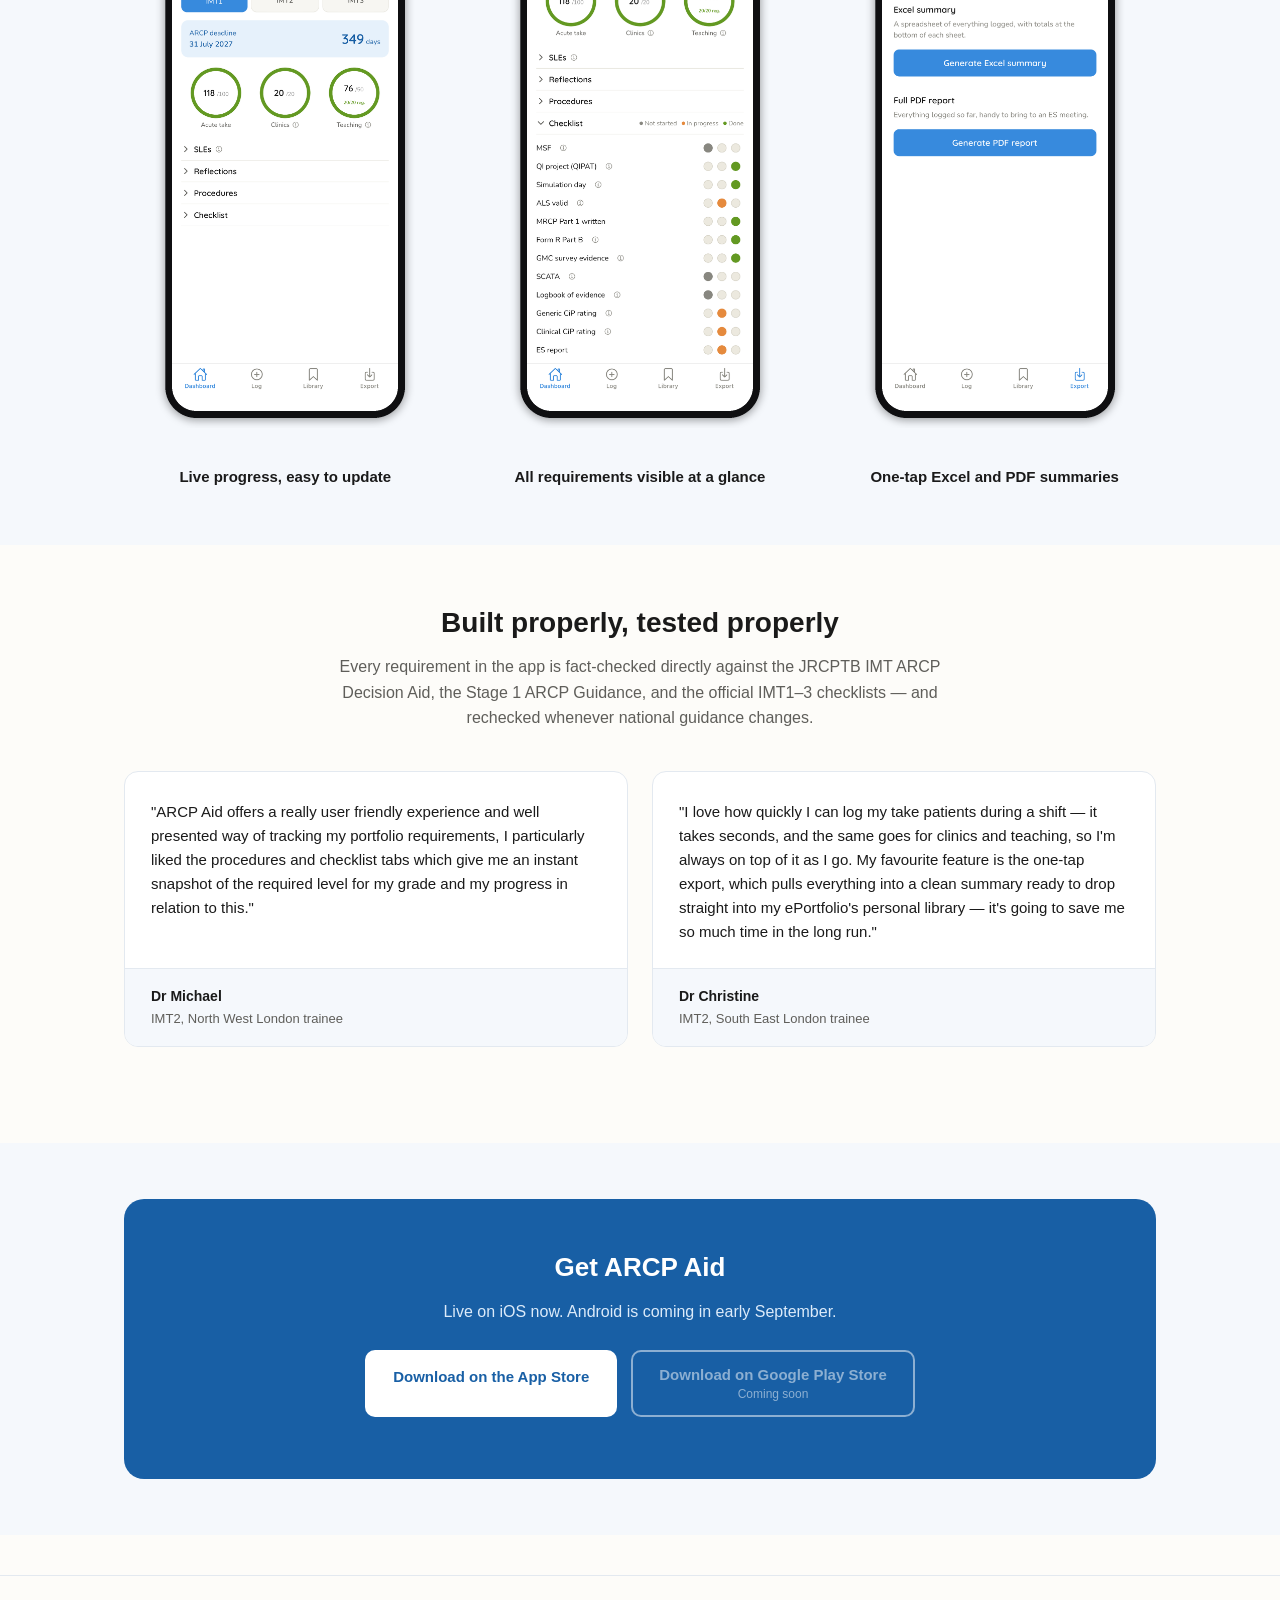
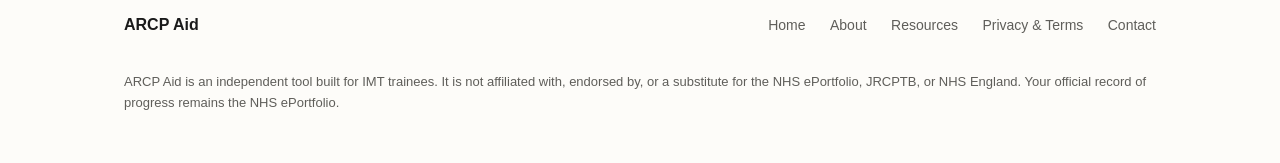
==== commit ca11cebc: "Add files via upload" ====
--- a/index.html
+++ b/index.html
@@ -149,10 +149,13 @@
   <div class="wrap">
     <div class="download-box">
       <h2>Get ARCP Aid</h2>
-      <p>Live on iOS now. Android is coming in around two weeks.</p>
+      <p>Live on iOS now. Android is coming in early September.</p>
       <div class="cta-row" style="justify-content:center;">
         <a href="https://apps.apple.com/gb/app/arcp-aid/id6796683544" class="btn btn-primary" target="_blank" rel="noopener">Download on the App Store</a>
-        <span class="btn btn-secondary btn-disabled" aria-disabled="true">Android — coming soon</span>
+        <span class="btn btn-secondary btn-disabled" aria-disabled="true">
+          Download on Google Play Store
+          <small>Coming soon</small>
+        </span>
       </div>
     </div>
   </div>
--- a/styles.css
+++ b/styles.css
@@ -287,8 +287,17 @@
 .download-box .btn-secondary:hover { background: rgba(255,255,255,0.1); }
 /* Coming-soon badge (e.g. Android before its store listing is live) —
    looks like a button but isn't clickable: no href, no hover state,
-   reduced opacity, not-allowed cursor. */
-.btn-disabled { opacity: 0.5; cursor: not-allowed; }
+   reduced opacity, not-allowed cursor. Stacks the store-name line and a
+   smaller "Coming soon" line, both centered, inside the same pill. */
+.btn-disabled {
+  opacity: 0.5;
+  cursor: not-allowed;
+  display: inline-flex;
+  flex-direction: column;
+  align-items: center;
+  line-height: 1.3;
+}
+.btn-disabled small { font-size: 12px; font-weight: 400; margin-top: 2px; }
 .download-box .btn-disabled:hover { background: transparent; }
 
 /* About page */
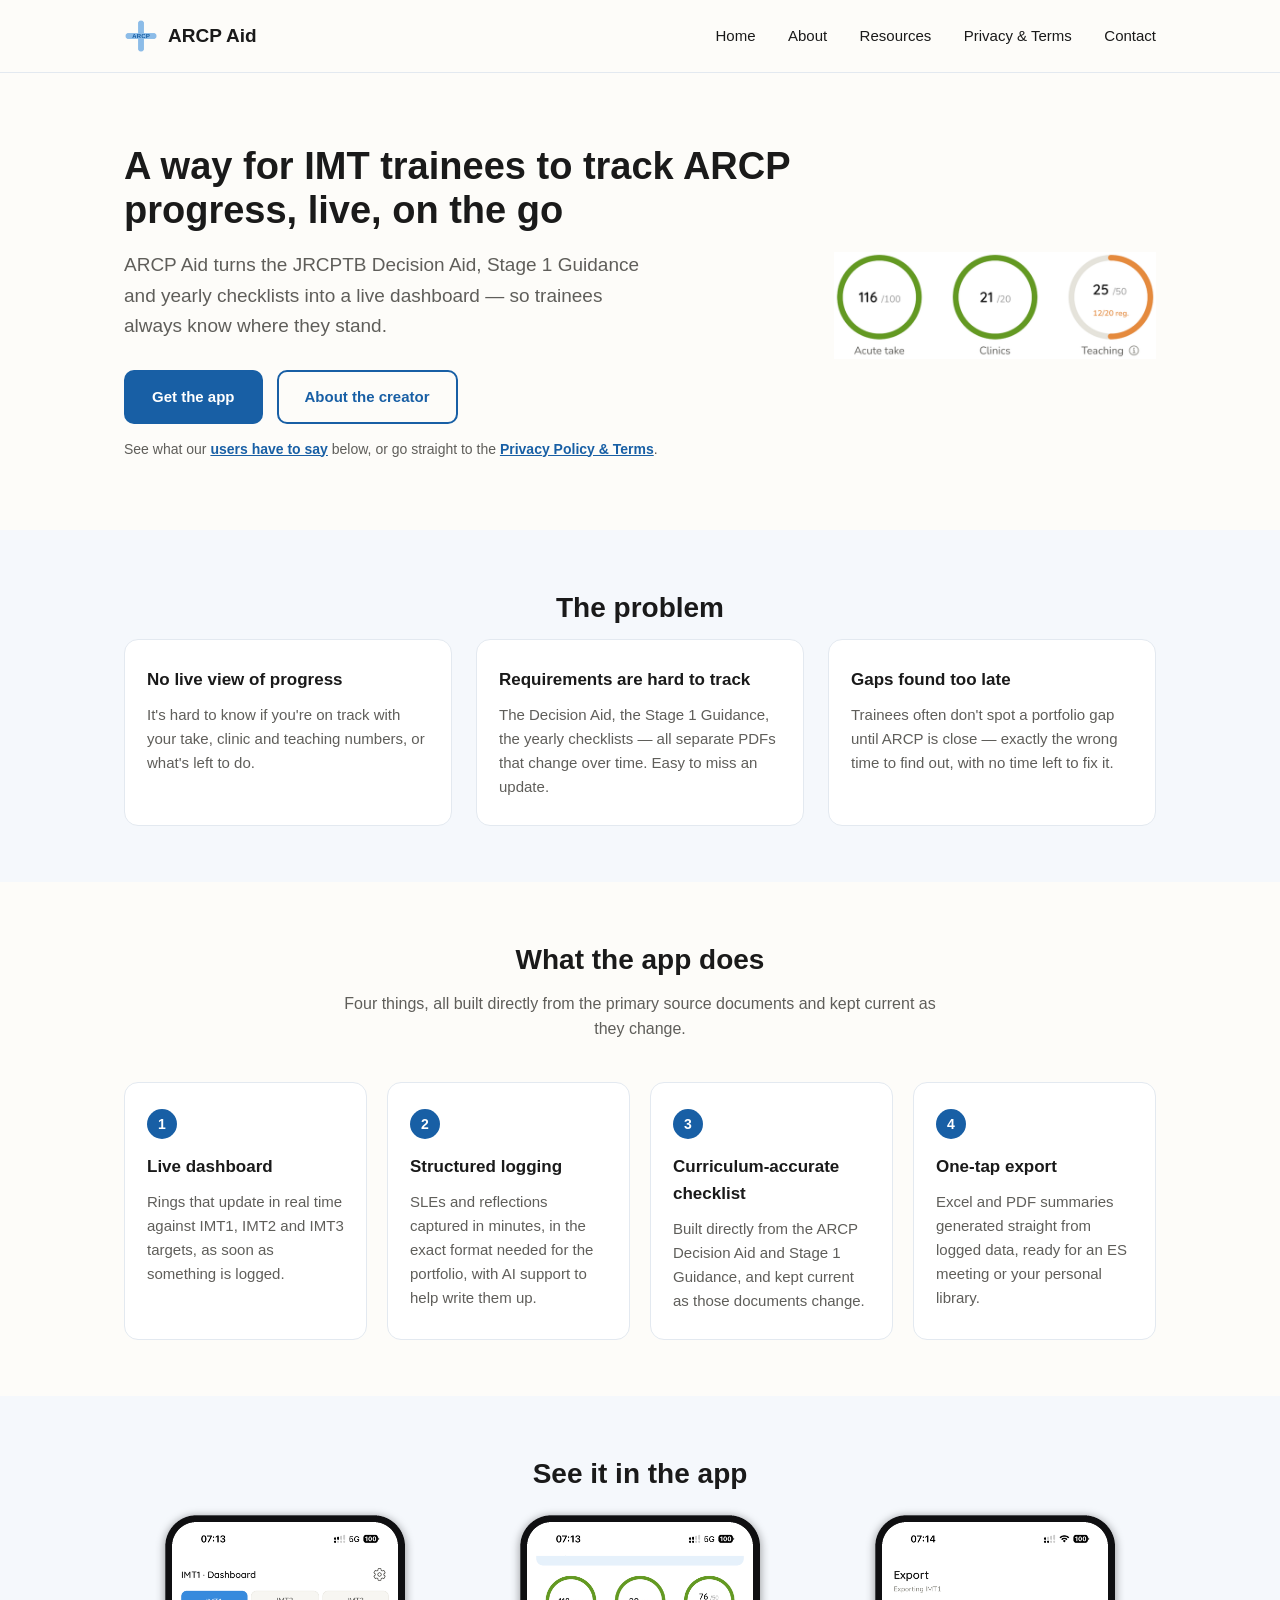
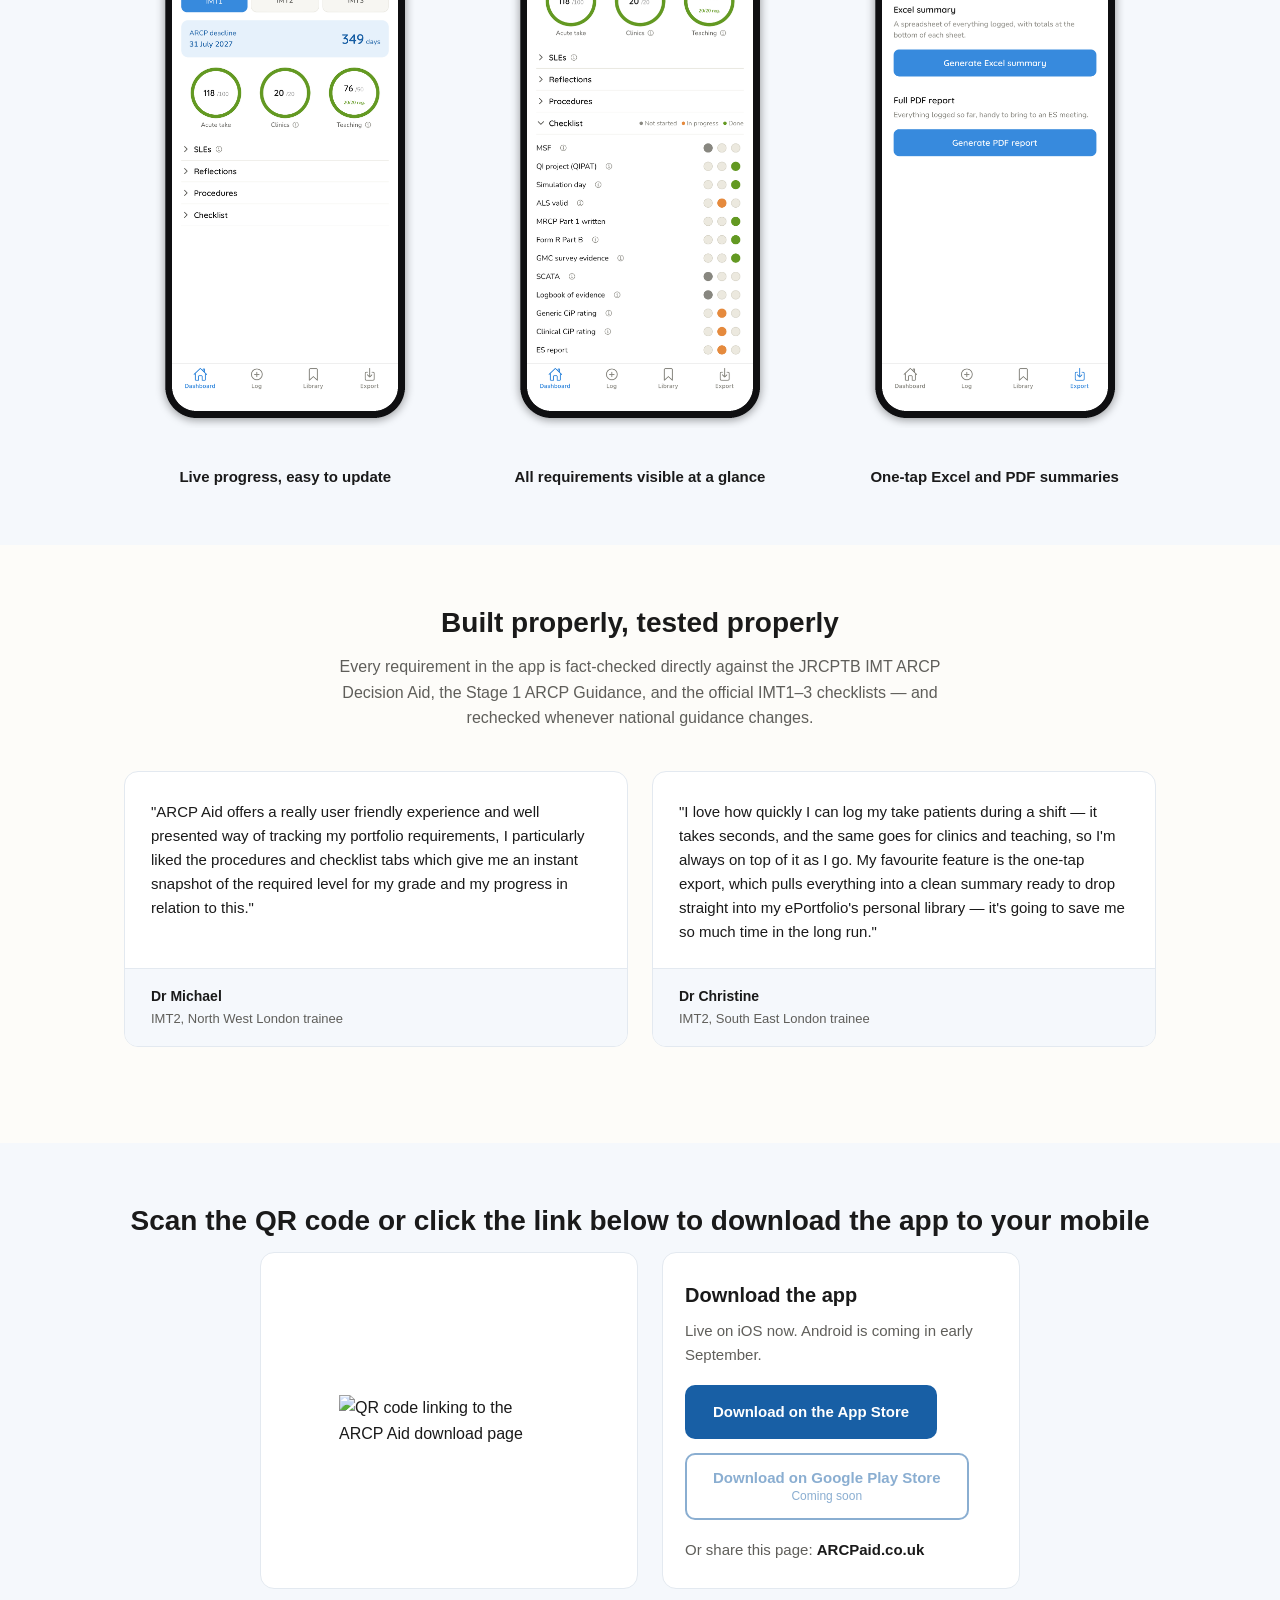
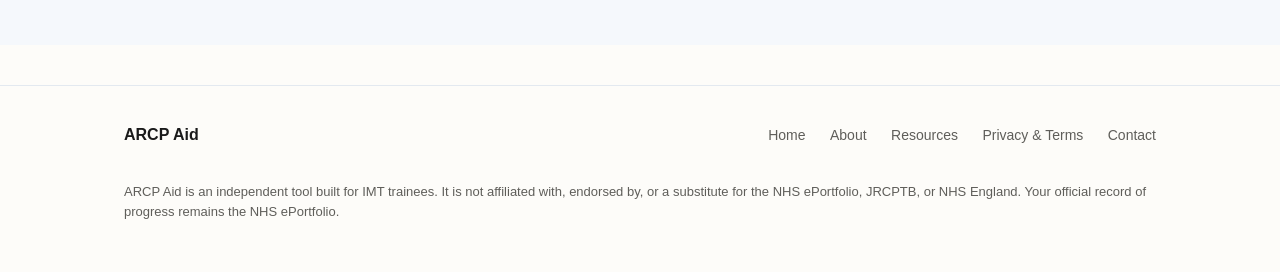
==== commit bdf3c9f9: "Add files via upload" ====
--- a/index.html
+++ b/index.html
@@ -147,15 +147,22 @@
 
 <section class="alt" id="download">
   <div class="wrap">
-    <div class="download-box">
-      <h2>Get ARCP Aid</h2>
-      <p>Live on iOS now. Android is coming in early September.</p>
-      <div class="cta-row" style="justify-content:center;">
-        <a href="https://apps.apple.com/gb/app/arcp-aid/id6796683544" class="btn btn-primary" target="_blank" rel="noopener">Download on the App Store</a>
-        <span class="btn btn-secondary btn-disabled" aria-disabled="true">
-          Download on Google Play Store
-          <small>Coming soon</small>
-        </span>
+    <h2 class="section-title">Scan the QR code or click the link below to download the app to your mobile</h2>
+    <div class="download-row">
+      <div class="card qr-card">
+        <img src="assets/qr-download.png" alt="QR code linking to the ARCP Aid download page" class="qr-image">
+      </div>
+      <div class="card download-card">
+        <h3>Download the app</h3>
+        <p>Live on iOS now. Android is coming in early September.</p>
+        <div class="cta-row">
+          <a href="https://apps.apple.com/gb/app/arcp-aid/id6796683544" class="btn btn-primary" target="_blank" rel="noopener">Download on the App Store</a>
+          <span class="btn btn-secondary btn-disabled" aria-disabled="true">
+            Download on Google Play Store
+            <small>Coming soon</small>
+          </span>
+        </div>
+        <p class="domain-caption">Or share this page: <strong>ARCPaid.co.uk</strong></p>
       </div>
     </div>
   </div>
--- a/styles.css
+++ b/styles.css
@@ -271,20 +271,40 @@
 .testimonial .name { font-weight: 700; font-size: 14px; margin: 0; }
 .testimonial .role { color: var(--muted); font-size: 13px; margin: 2px 0 0; }
 
-/* Download */
-.download-box {
-  background: var(--navy);
-  border-radius: 20px;
-  padding: 48px;
-  text-align: center;
-  color: #fff;
-}
-.download-box h2 { margin: 0 0 10px; font-size: 26px; }
-.download-box p { color: #DCEBFA; margin: 0 0 26px; }
-.download-box .btn-primary { background: #fff; color: var(--navy); }
-.download-box .btn-primary:hover { background: #EEF4FB; }
-.download-box .btn-secondary { border-color: #fff; color: #fff; }
-.download-box .btn-secondary:hover { background: rgba(255,255,255,0.1); }
+/* Download — a QR card and a download-info card, side by side, same size,
+   both using the site's standard .card treatment (white bg, light-blue
+   border, 14px radius) so they read as a matched pair. Mirrors the layout
+   used on the printed flyer, so the two stay visually consistent. */
+.download-row {
+  display: flex;
+  gap: 24px;
+  align-items: stretch;
+  max-width: 760px;
+  margin: 0 auto;
+}
+.download-row .card {
+  flex: 1 1 0;
+  display: flex;
+  flex-direction: column;
+}
+.qr-card {
+  align-items: center;
+  justify-content: center;
+  padding: 32px;
+}
+.qr-image { width: 100%; max-width: 220px; height: auto; }
+.download-card { justify-content: center; }
+.download-card h3 { font-size: 20px; margin: 0 0 8px; }
+.download-card p { margin: 0 0 18px; }
+.download-card .cta-row { margin-bottom: 0; }
+.domain-caption {
+  margin: 18px 0 0 !important;
+  font-size: 13px;
+}
+.domain-caption strong { color: var(--text); }
+@media (max-width: 640px) {
+  .download-row { flex-direction: column; }
+}
 /* Coming-soon badge (e.g. Android before its store listing is live) —
    looks like a button but isn't clickable: no href, no hover state,
    reduced opacity, not-allowed cursor. Stacks the store-name line and a
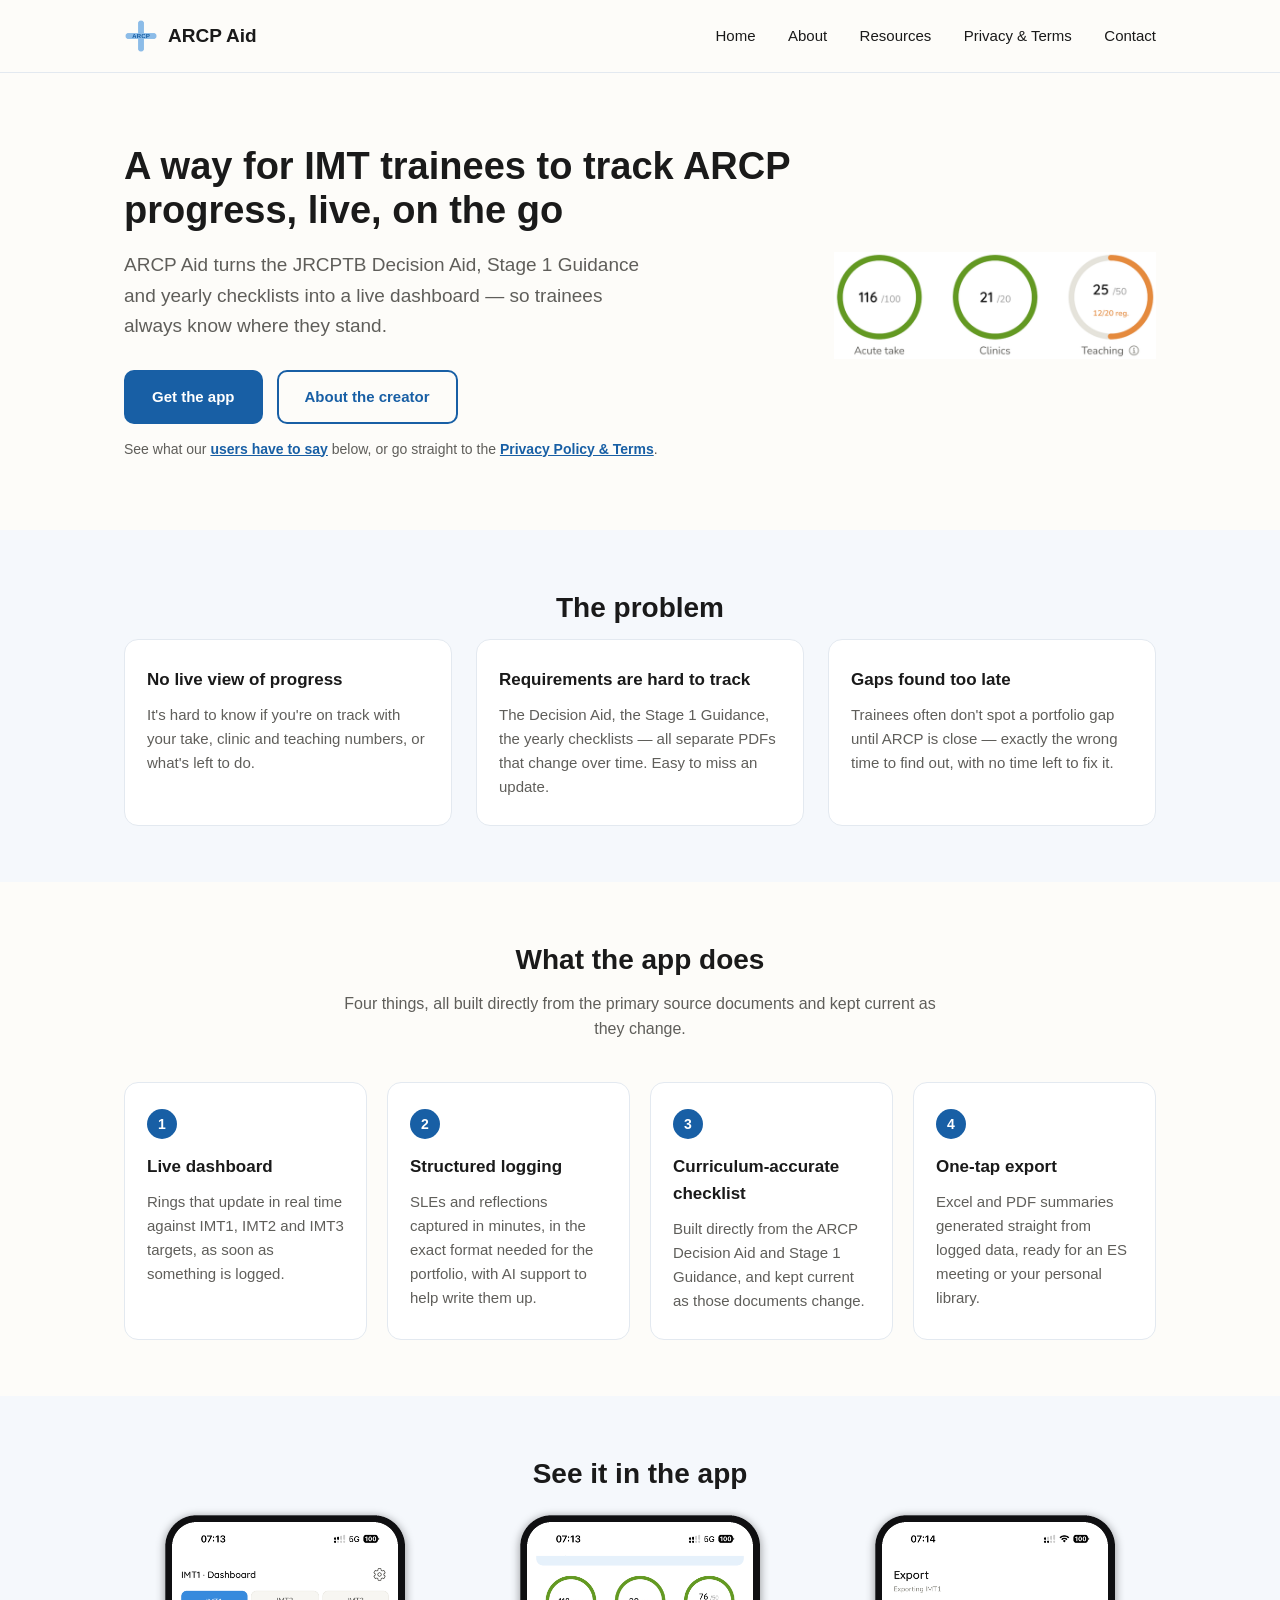
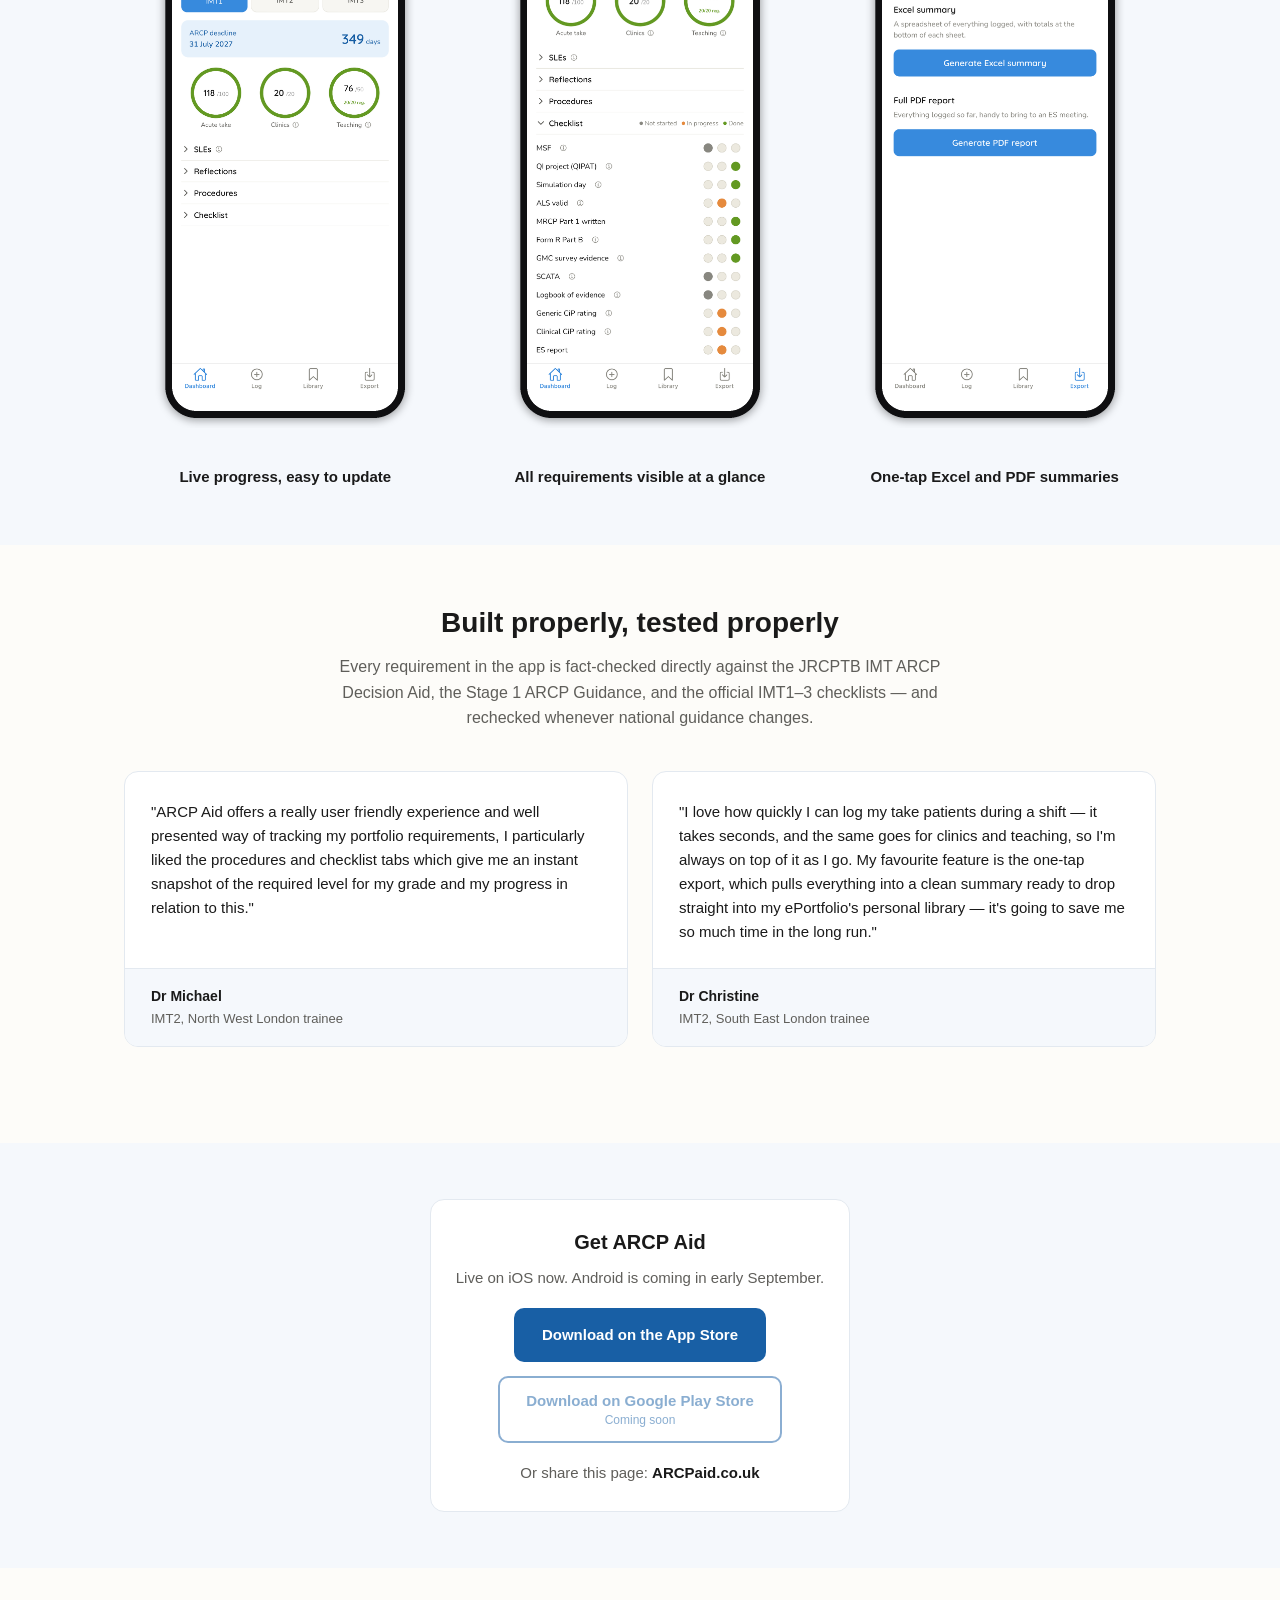
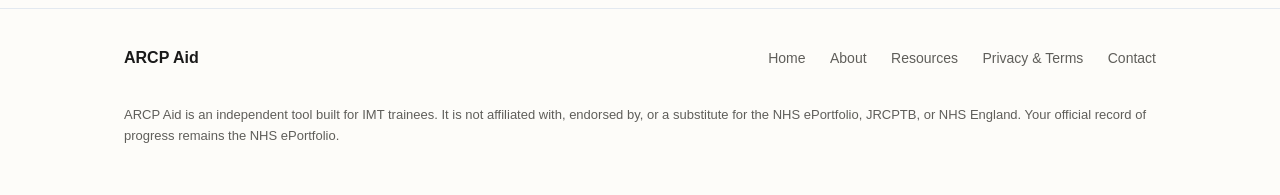
==== commit 89df6399: "Add files via upload" ====
--- a/index.html
+++ b/index.html
@@ -147,23 +147,17 @@
 
 <section class="alt" id="download">
   <div class="wrap">
-    <h2 class="section-title">Scan the QR code or click the link below to download the app to your mobile</h2>
-    <div class="download-row">
-      <div class="card qr-card">
-        <img src="assets/qr-download.png" alt="QR code linking to the ARCP Aid download page" class="qr-image">
+    <div class="card download-card">
+      <h3>Get ARCP Aid</h3>
+      <p>Live on iOS now. Android is coming in early September.</p>
+      <div class="cta-row" style="justify-content:center;">
+        <a href="https://apps.apple.com/gb/app/arcp-aid/id6796683544" class="btn btn-primary" target="_blank" rel="noopener">Download on the App Store</a>
+        <span class="btn btn-secondary btn-disabled" aria-disabled="true">
+          Download on Google Play Store
+          <small>Coming soon</small>
+        </span>
       </div>
-      <div class="card download-card">
-        <h3>Download the app</h3>
-        <p>Live on iOS now. Android is coming in early September.</p>
-        <div class="cta-row">
-          <a href="https://apps.apple.com/gb/app/arcp-aid/id6796683544" class="btn btn-primary" target="_blank" rel="noopener">Download on the App Store</a>
-          <span class="btn btn-secondary btn-disabled" aria-disabled="true">
-            Download on Google Play Store
-            <small>Coming soon</small>
-          </span>
-        </div>
-        <p class="domain-caption">Or share this page: <strong>ARCPaid.co.uk</strong></p>
-      </div>
+      <p class="domain-caption">Or share this page: <strong>ARCPaid.co.uk</strong></p>
     </div>
   </div>
 </section>
--- a/styles.css
+++ b/styles.css
@@ -271,29 +271,13 @@
 .testimonial .name { font-weight: 700; font-size: 14px; margin: 0; }
 .testimonial .role { color: var(--muted); font-size: 13px; margin: 2px 0 0; }
 
-/* Download — a QR card and a download-info card, side by side, same size,
-   both using the site's standard .card treatment (white bg, light-blue
-   border, 14px radius) so they read as a matched pair. Mirrors the layout
-   used on the printed flyer, so the two stay visually consistent. */
-.download-row {
-  display: flex;
-  gap: 24px;
-  align-items: stretch;
-  max-width: 760px;
+/* Download — a single centered card using the site's standard .card
+   treatment (white bg, light-blue border, 14px radius). */
+.download-card {
+  max-width: 420px;
   margin: 0 auto;
-}
-.download-row .card {
-  flex: 1 1 0;
-  display: flex;
-  flex-direction: column;
-}
-.qr-card {
-  align-items: center;
-  justify-content: center;
-  padding: 32px;
-}
-.qr-image { width: 100%; max-width: 220px; height: auto; }
-.download-card { justify-content: center; }
+  text-align: center;
+}
 .download-card h3 { font-size: 20px; margin: 0 0 8px; }
 .download-card p { margin: 0 0 18px; }
 .download-card .cta-row { margin-bottom: 0; }
@@ -302,9 +286,6 @@
   font-size: 13px;
 }
 .domain-caption strong { color: var(--text); }
-@media (max-width: 640px) {
-  .download-row { flex-direction: column; }
-}
 /* Coming-soon badge (e.g. Android before its store listing is live) —
    looks like a button but isn't clickable: no href, no hover state,
    reduced opacity, not-allowed cursor. Stacks the store-name line and a
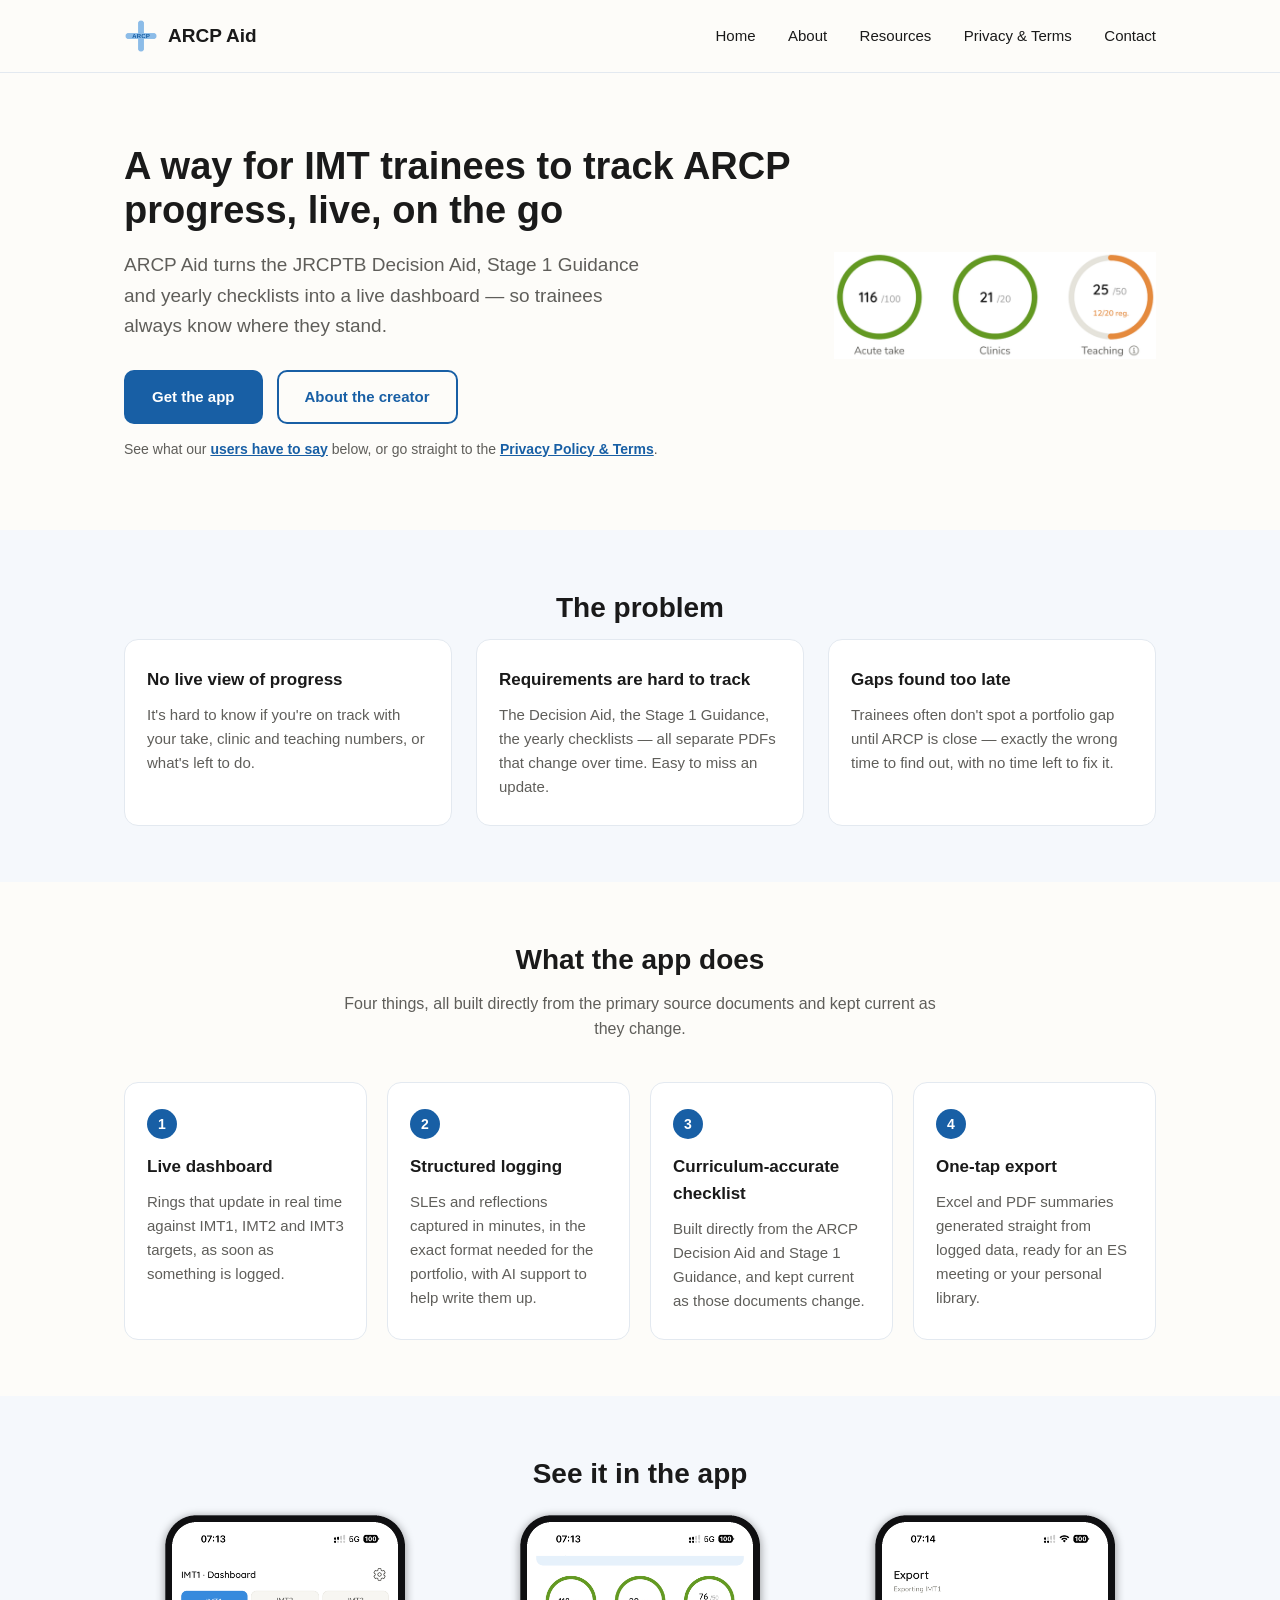
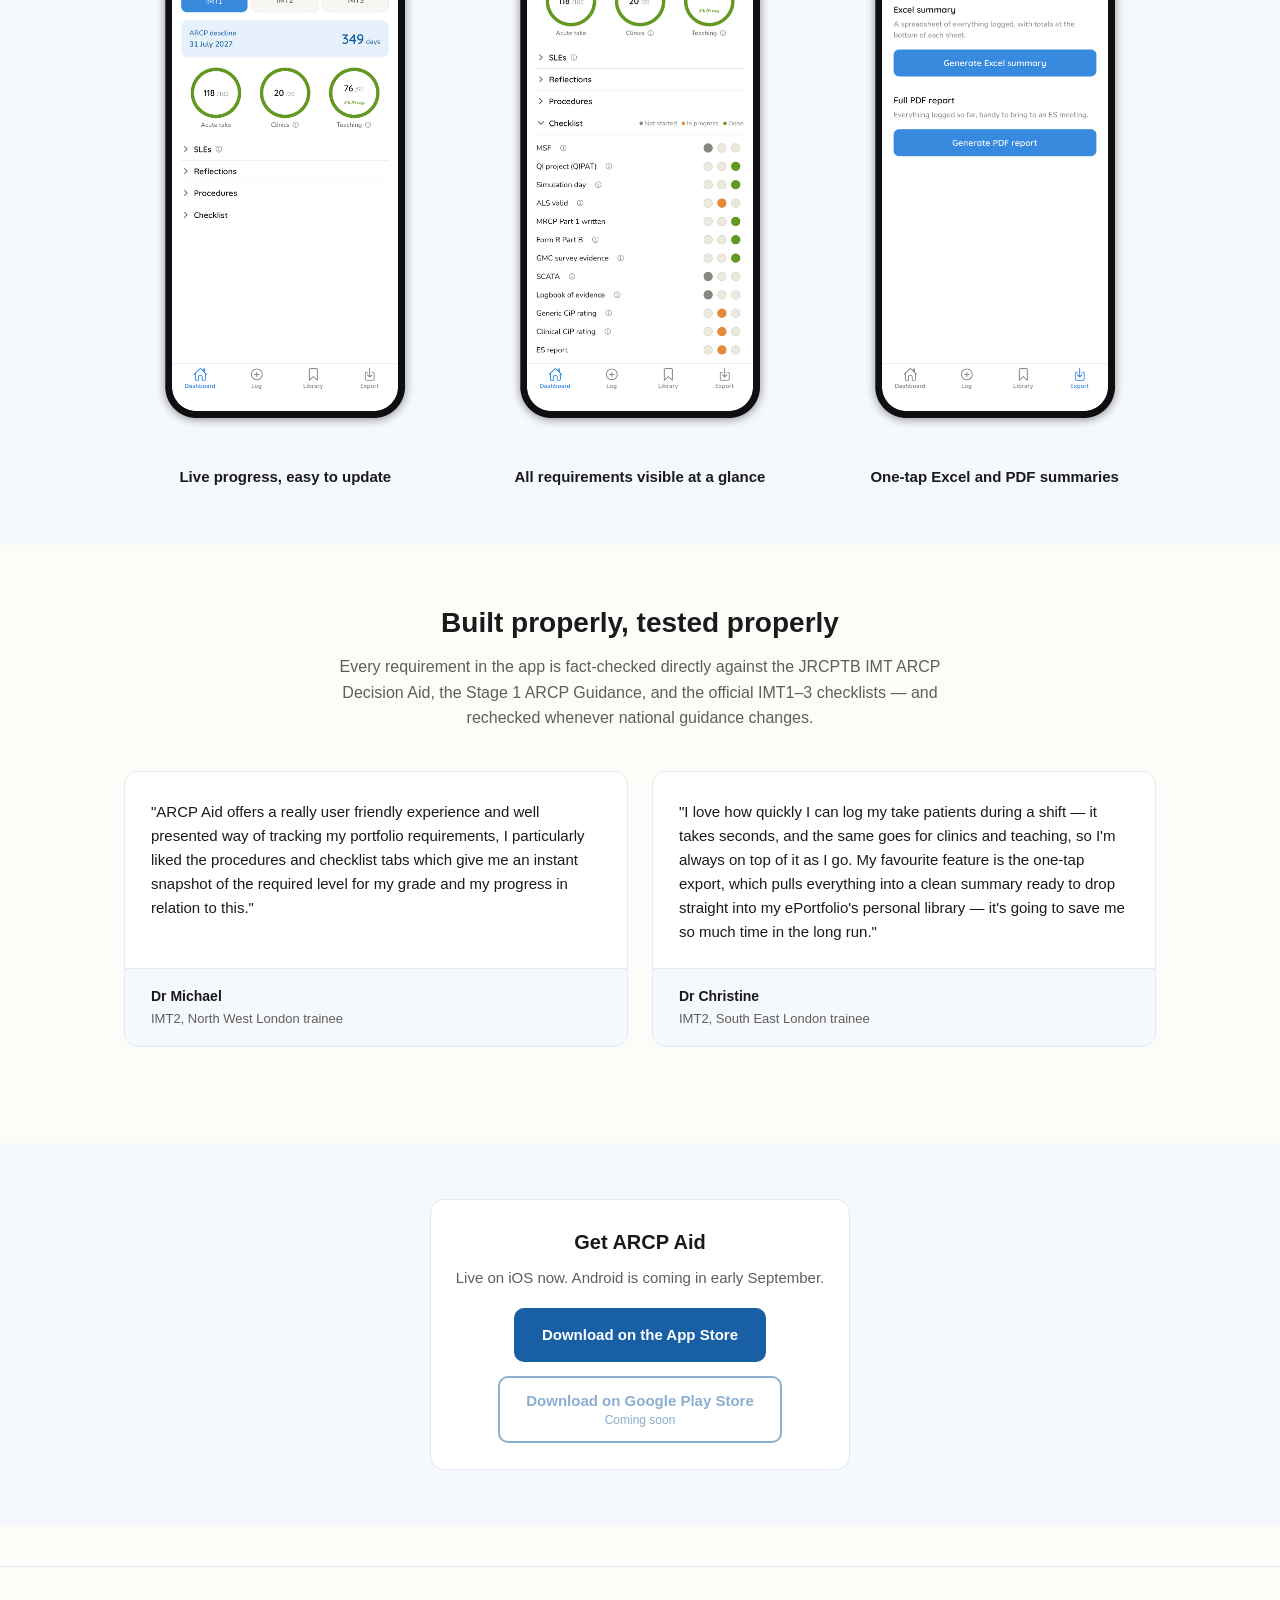
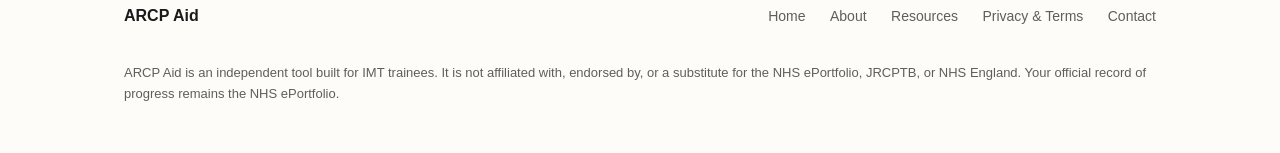
==== commit 1eac4243: "Add files via upload" ====
--- a/index.html
+++ b/index.html
@@ -157,7 +157,6 @@
           <small>Coming soon</small>
         </span>
       </div>
-      <p class="domain-caption">Or share this page: <strong>ARCPaid.co.uk</strong></p>
     </div>
   </div>
 </section>
--- a/styles.css
+++ b/styles.css
@@ -281,11 +281,6 @@
 .download-card h3 { font-size: 20px; margin: 0 0 8px; }
 .download-card p { margin: 0 0 18px; }
 .download-card .cta-row { margin-bottom: 0; }
-.domain-caption {
-  margin: 18px 0 0 !important;
-  font-size: 13px;
-}
-.domain-caption strong { color: var(--text); }
 /* Coming-soon badge (e.g. Android before its store listing is live) —
    looks like a button but isn't clickable: no href, no hover state,
    reduced opacity, not-allowed cursor. Stacks the store-name line and a
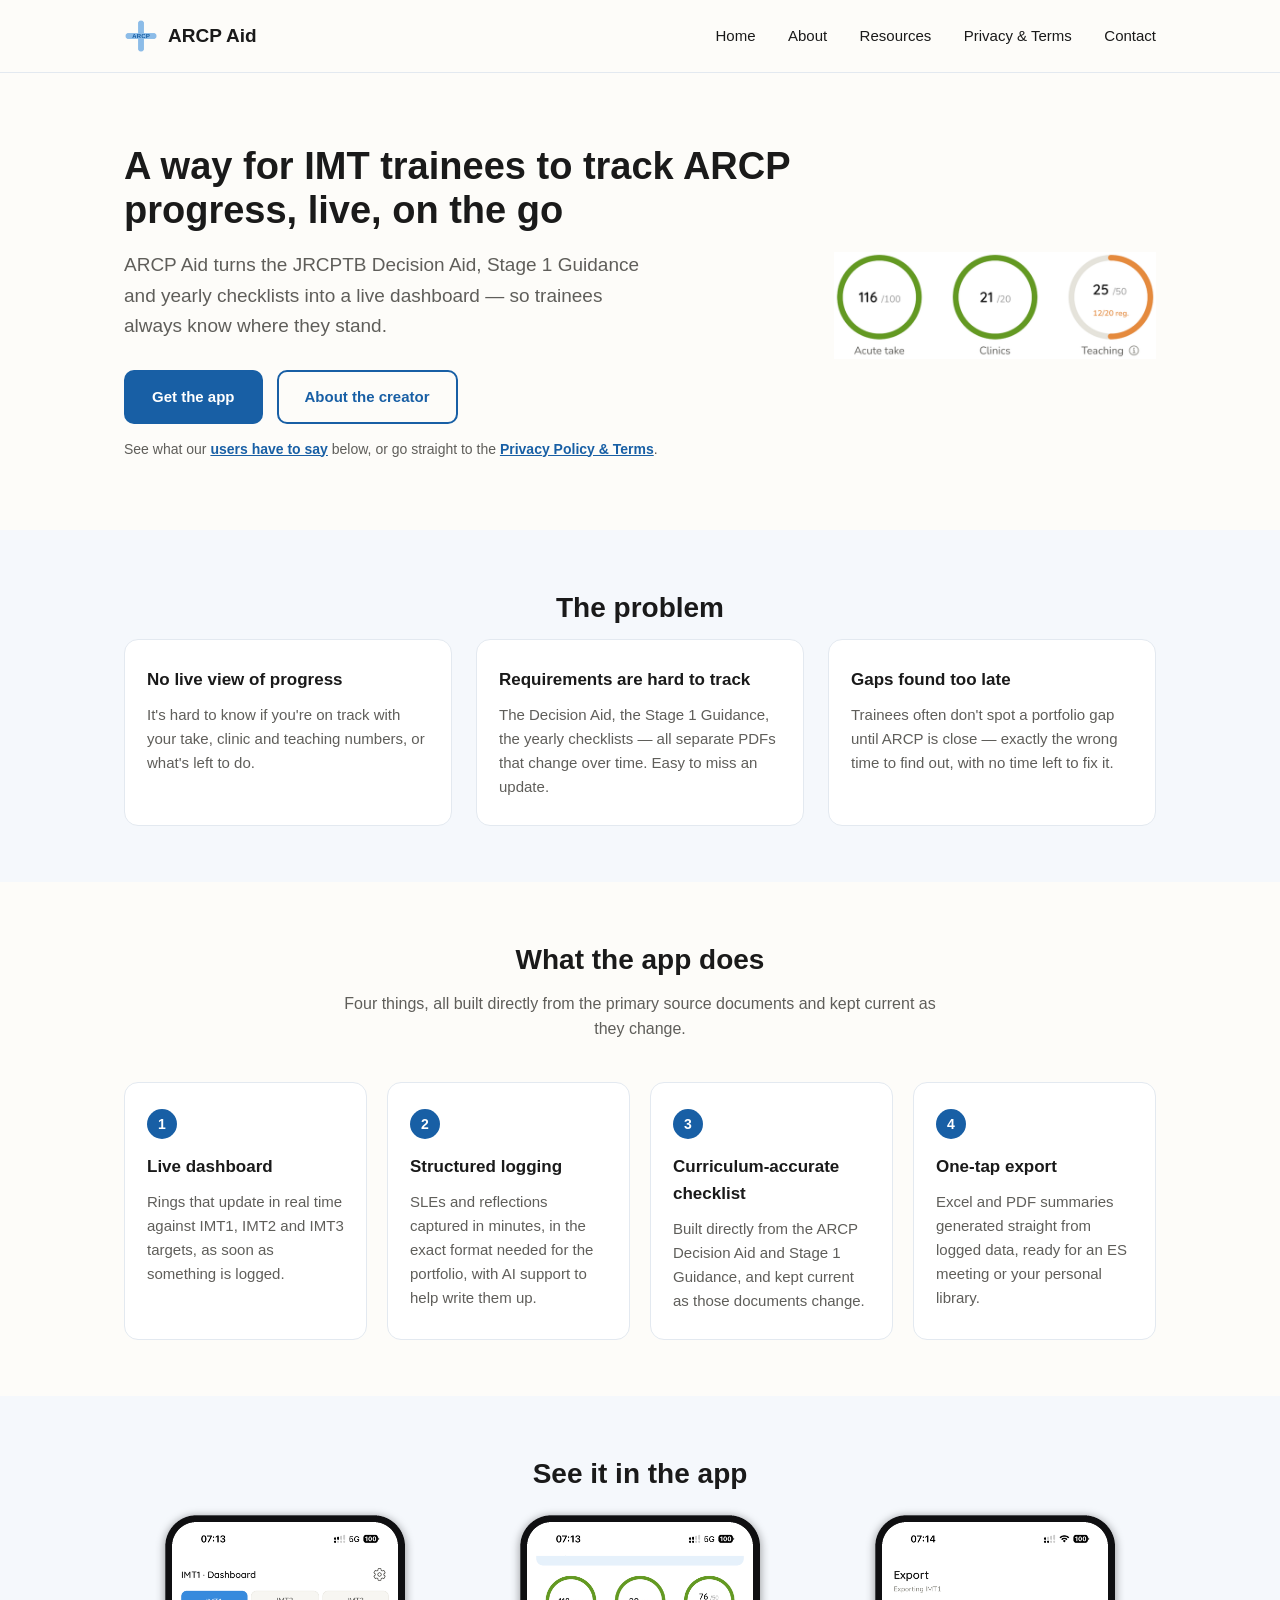
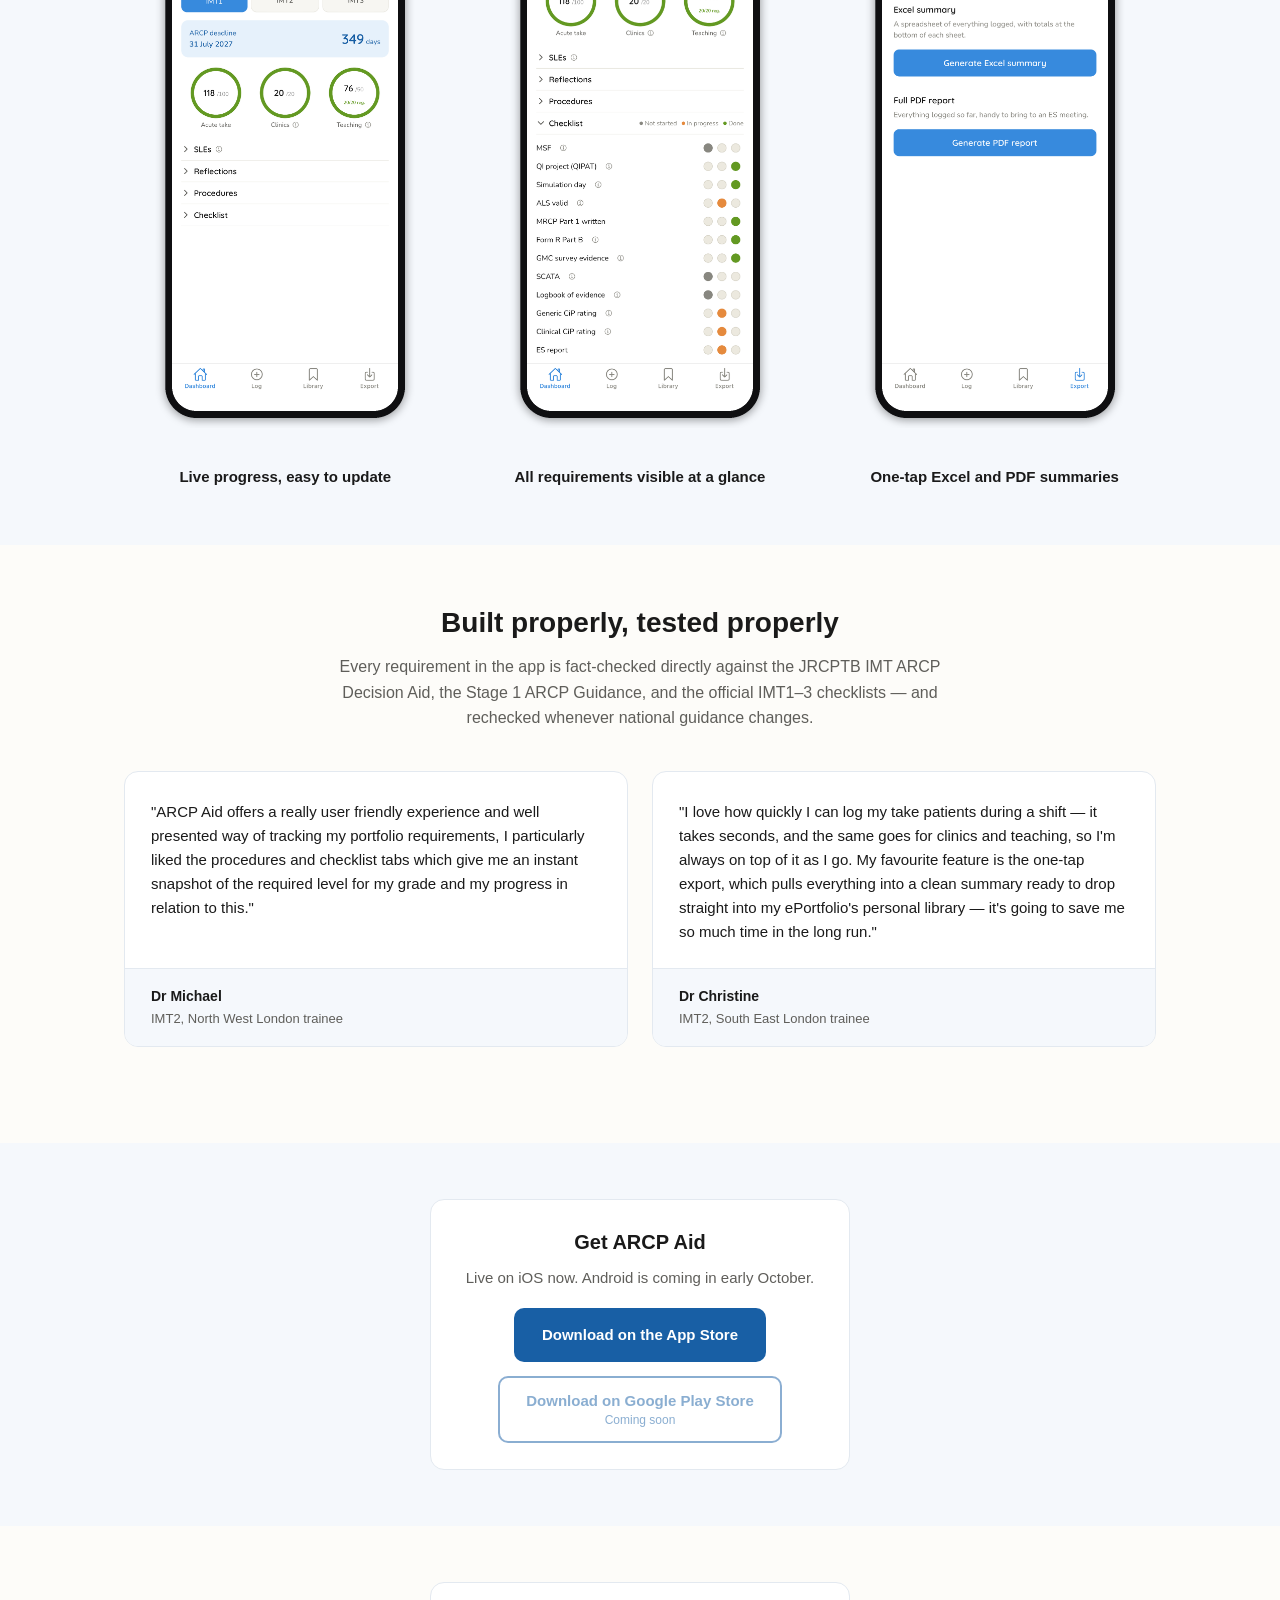
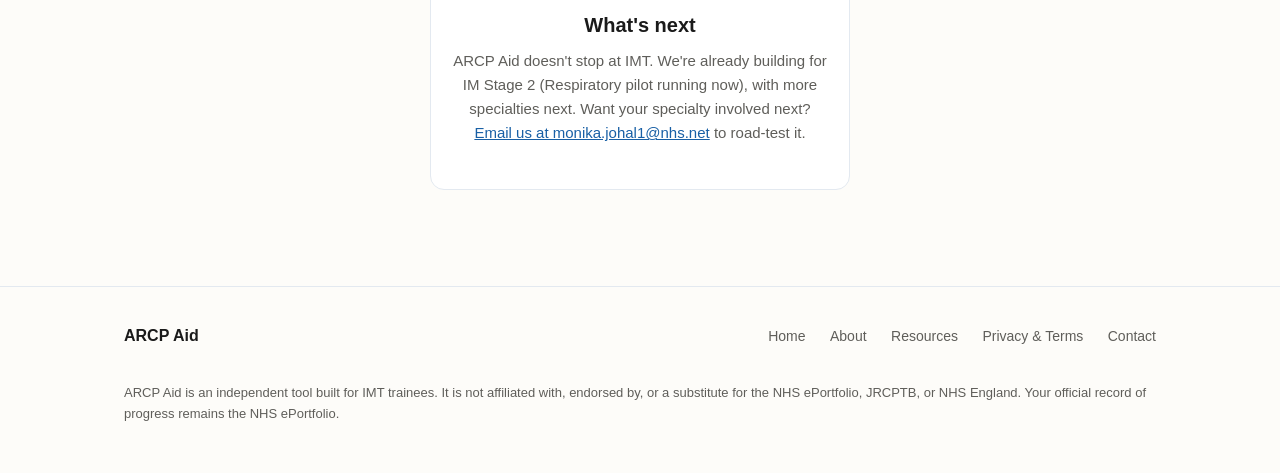
==== commit 2b4194c1: "Update Android release date and add roadmap section Updated the Android release date to early Octobe" ====
--- a/index.html
+++ b/index.html
@@ -149,7 +149,7 @@
   <div class="wrap">
     <div class="card download-card">
       <h3>Get ARCP Aid</h3>
-      <p>Live on iOS now. Android is coming in early September.</p>
+      <p>Live on iOS now. Android is coming in early October.</p>
       <div class="cta-row" style="justify-content:center;">
         <a href="https://apps.apple.com/gb/app/arcp-aid/id6796683544" class="btn btn-primary" target="_blank" rel="noopener">Download on the App Store</a>
         <span class="btn btn-secondary btn-disabled" aria-disabled="true">
@@ -157,6 +157,15 @@
           <small>Coming soon</small>
         </span>
       </div>
+    </div>
+  </div>
+</section>
+
+<section id="roadmap">
+  <div class="wrap">
+    <div class="card download-card">
+      <h3>What's next</h3>
+      <p>ARCP Aid doesn't stop at IMT. We're already building for IM Stage 2 (Respiratory pilot running now), with more specialties next. Want your specialty involved next? <a href="mailto:monika.johal1@nhs.net">Email us at monika.johal1@nhs.net</a> to road-test it.</p>
     </div>
   </div>
 </section>
